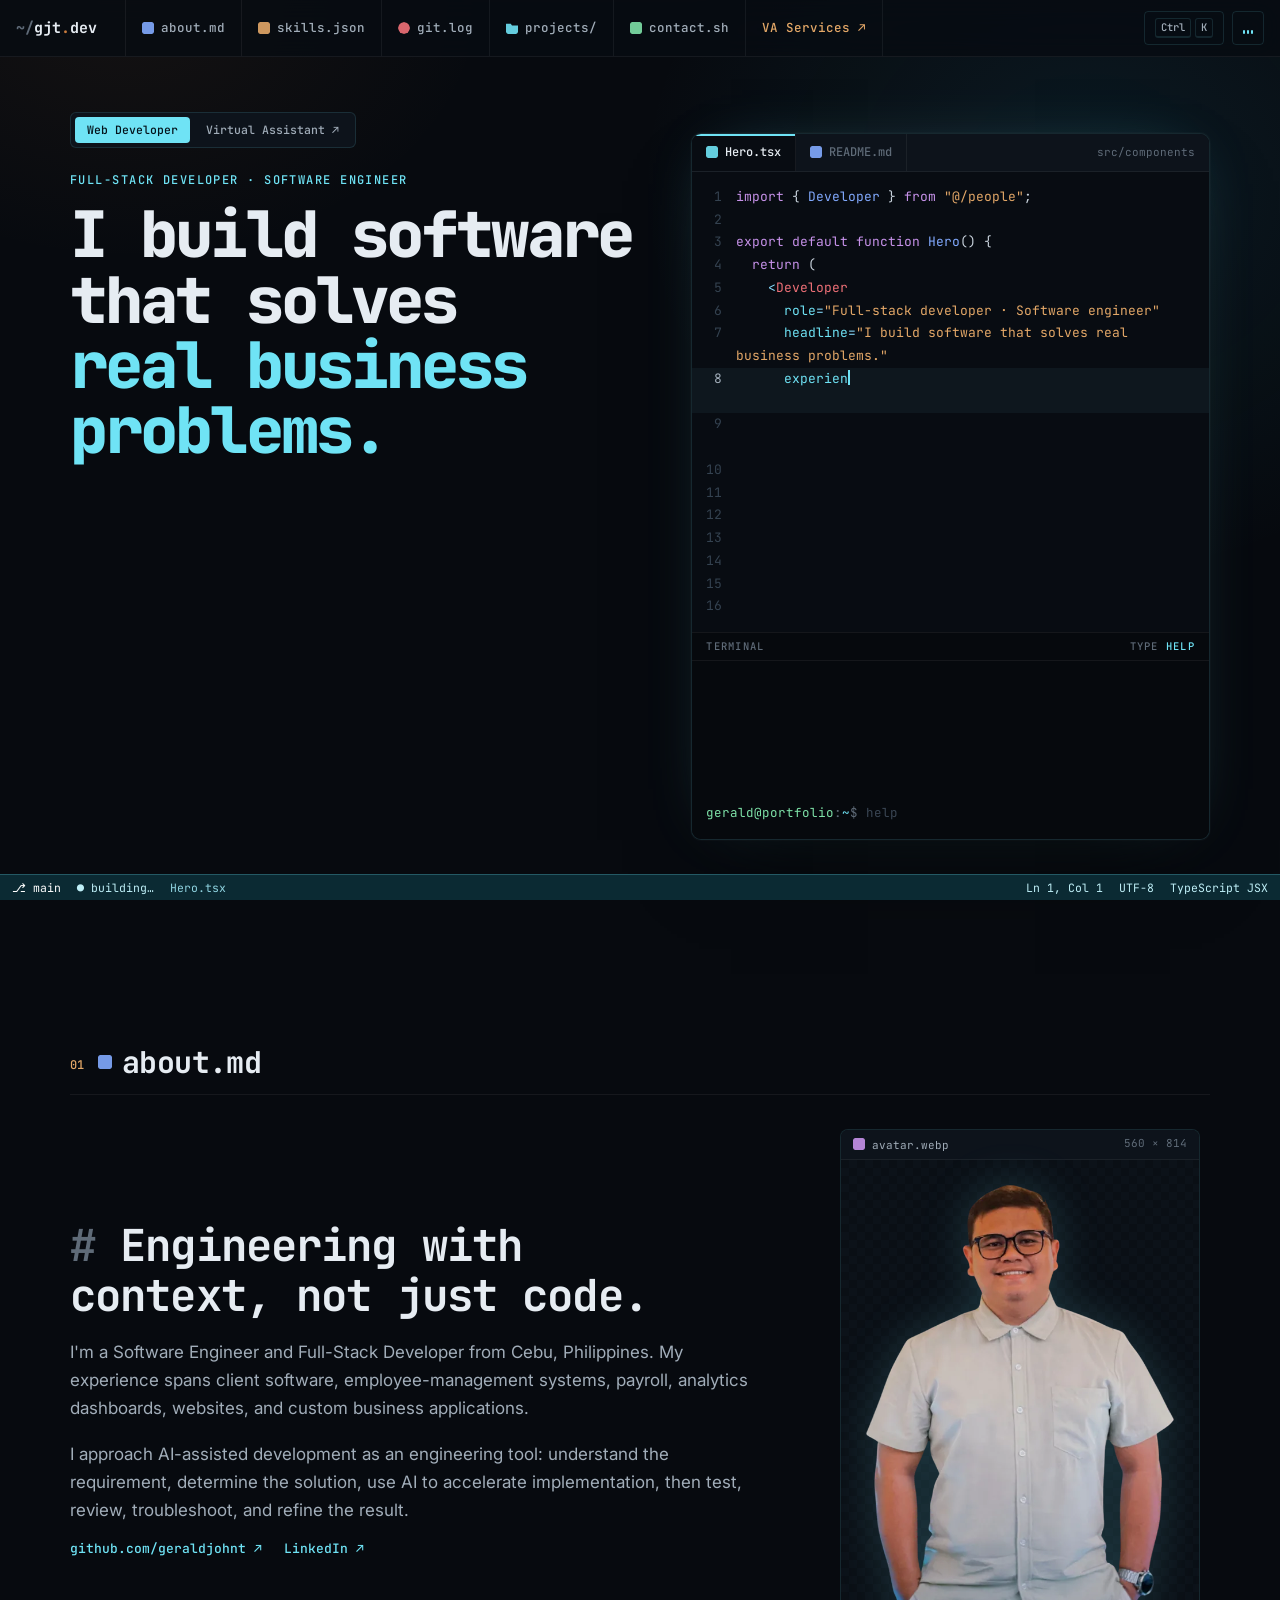
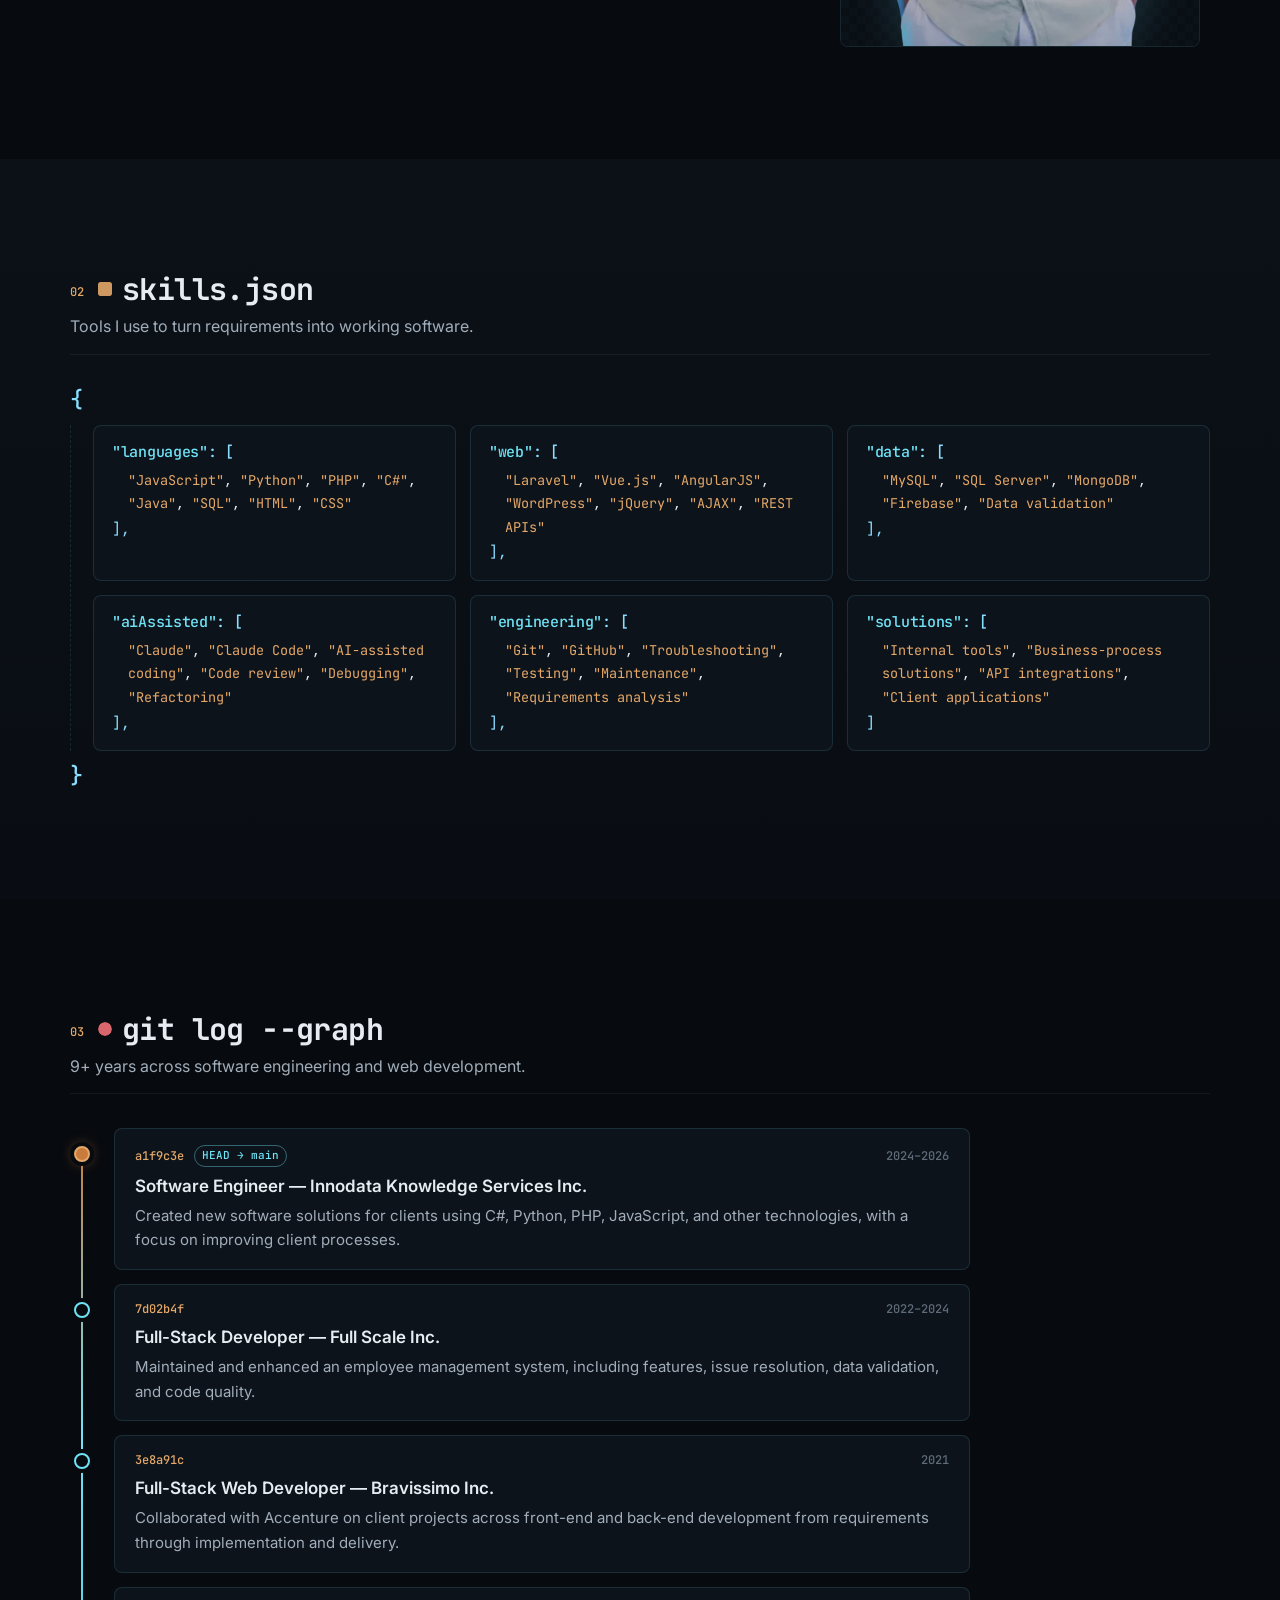
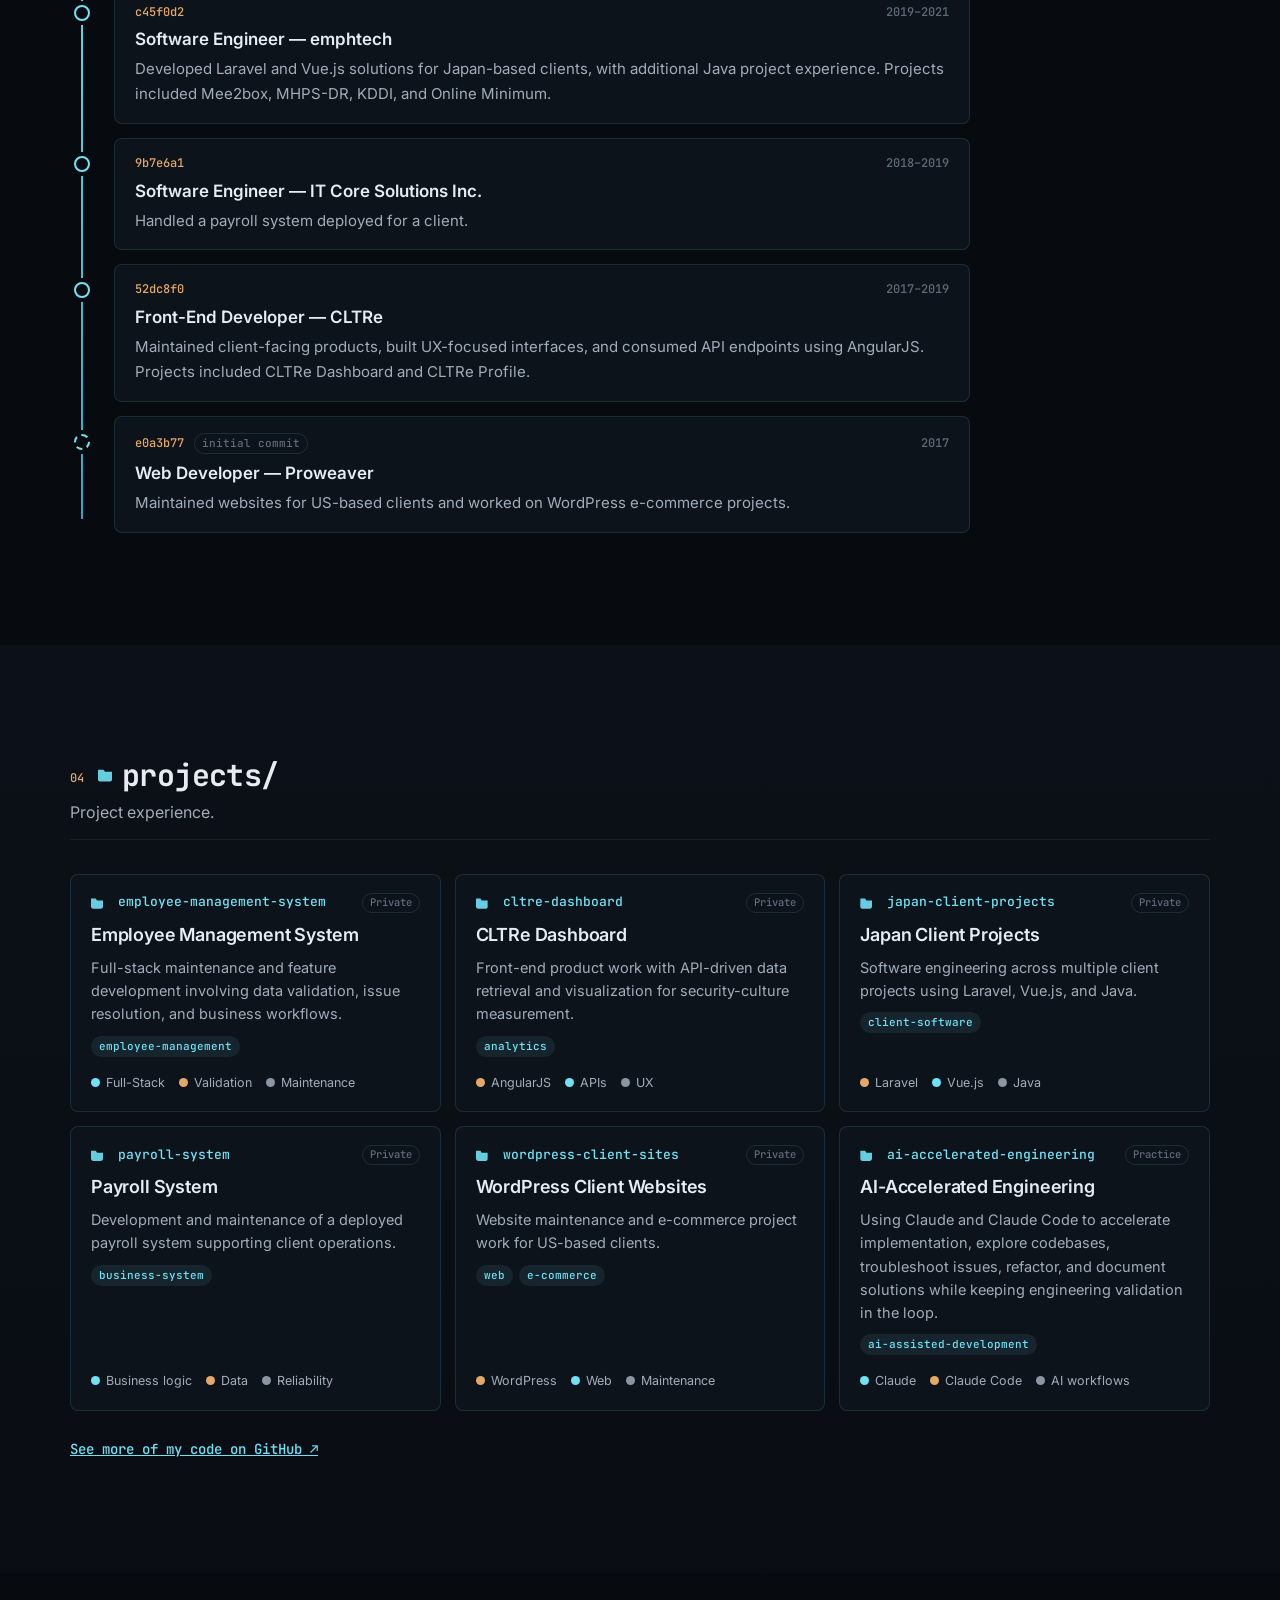
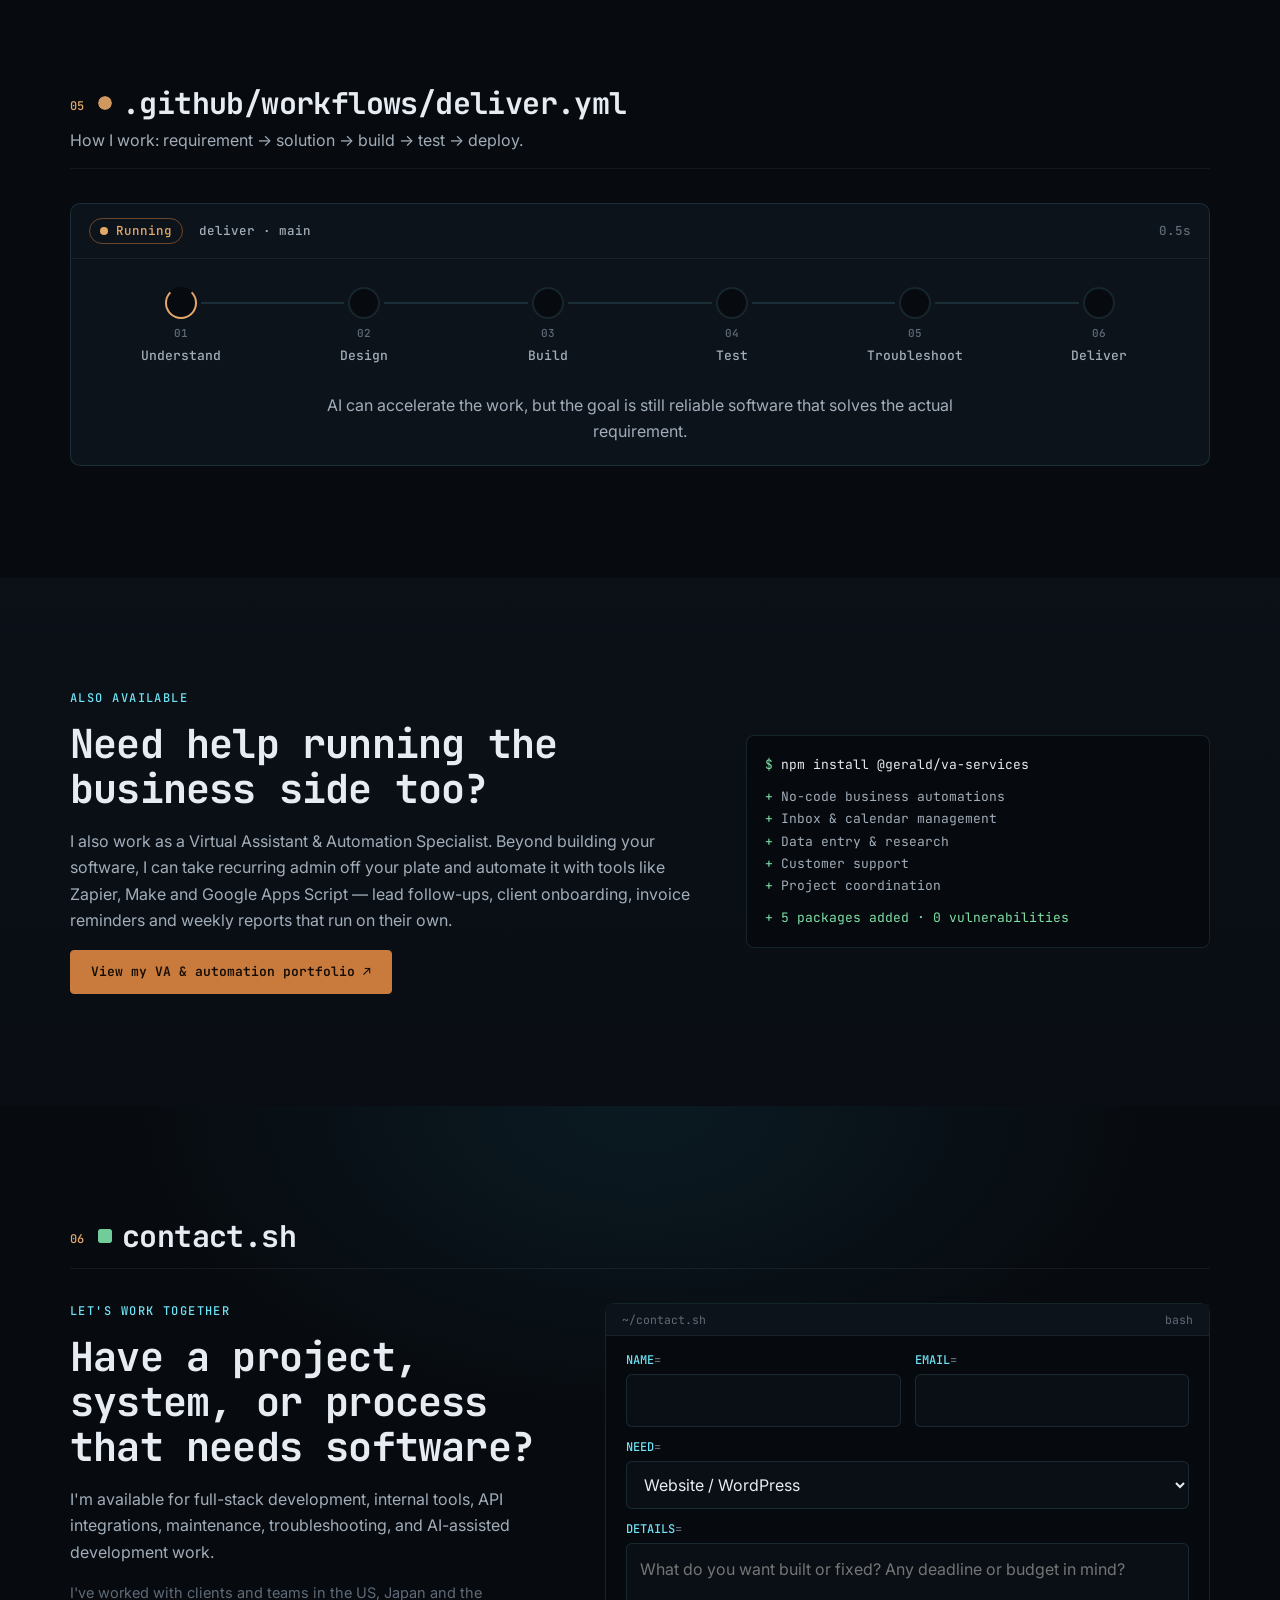
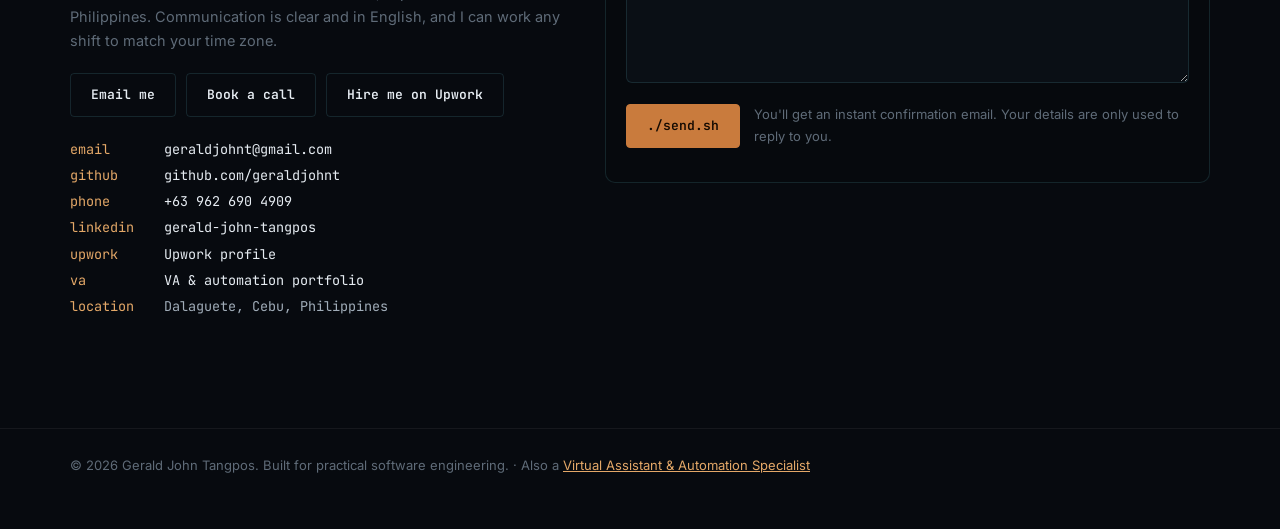
==== version2.html @ 37479662 "Add version2.html: editor-style page that compiles itself A redesign that lives next to index.html f" ====
<!DOCTYPE html>
<html lang="en">
<head>
<meta charset="utf-8">
<meta name="viewport" content="width=device-width, initial-scale=1, viewport-fit=cover">
<title>Gerald John Tangpos — Full-Stack Developer</title>
<meta name="description" content="Portfolio of Gerald John Tangpos, Full-Stack Developer and Software Engineer: web applications, internal tools, API integrations and AI-assisted development.">
<meta name="theme-color" content="#070A0F">
<link rel="preconnect" href="https://fonts.googleapis.com">
<link rel="preconnect" href="https://fonts.gstatic.com" crossorigin>
<link rel="stylesheet" href="https://fonts.googleapis.com/css2?family=Inter:wght@400;500;600;700&family=JetBrains+Mono:wght@400;500;700;800&display=swap">
<link rel="stylesheet" href="v2/dev.css">
<script>document.documentElement.classList.add('js');</script>
</head>
<body>
<a class="skip" href="#main">Skip to content</a>
<div class="gutter" id="gutter" aria-hidden="true"></div>

<header class="bar" id="bar">
  <div class="bar-inner">
    <a class="brand" href="#top"><span class="prompt">~/</span>gjt<span class="dot">.</span>dev</a>
    <nav id="nav-menu" class="tabs" aria-label="Main">
      <a href="#about" data-tab="about"><i class="ft md"></i>about.md</a>
      <a href="#skills" data-tab="skills"><i class="ft js"></i>skills.json</a>
      <a href="#experience" data-tab="experience"><i class="ft git"></i>git.log</a>
      <a href="#projects" data-tab="projects"><i class="ft dir"></i>projects/</a>
      <a href="#contact" data-tab="contact"><i class="ft sh"></i>contact.sh</a>
      <a href="https://geraldjohnt.github.io/va-portfolio/" class="ext">VA Services &#8599;</a>
    </nav>
    <div class="bar-right">
      <button type="button" class="kbtn" id="palette-btn" aria-label="Open command palette"><kbd>Ctrl</kbd><kbd>K</kbd></button>
      <button type="button" class="kbtn snd" id="sound-btn" aria-pressed="true" title="Typing sounds"><span class="sound-ico" aria-hidden="true"><i></i><i></i><i></i></span><span class="sr">Sound</span></button>
      <button class="nav-toggle" type="button" aria-expanded="false" aria-controls="nav-menu" aria-label="Open menu"><span></span><span></span><span></span></button>
    </div>
  </div>
</header>

<main id="main">

<section class="hero" id="top">
  <div class="wrap hero-grid">
    <div class="hero-out">
      <div class="switch" role="navigation" aria-label="Switch portfolio" data-line="1">
        <a aria-current="page">Web Developer</a>
        <a href="https://geraldjohnt.github.io/va-portfolio/">Virtual Assistant &#8599;</a>
      </div>
      <p class="eyebrow" data-line="6">Full-stack developer · Software engineer</p>
      <h1 data-line="7">I build software that solves <span>real business problems.</span></h1>
      <p class="lead" data-line="8">9+ years of experience building and maintaining web applications, internal tools, client platforms, APIs, and business-process solutions — with AI-assisted development using Claude and Claude Code.</p>
      <ul class="chips" data-line="10" aria-label="Main stack"><li>JavaScript</li><li>Python</li><li>PHP</li><li>Laravel</li><li>Vue</li><li class="ai">Claude</li><li class="ai">Claude Code</li></ul>
      <div class="actions" data-line="12">
        <a class="btn" href="#projects">View projects</a>
        <a class="btn ghost" href="#contact">Contact me</a>
      </div>
      <ul class="badges" data-line="11" aria-label="Working with me"><li>International clients welcome</li><li>Any shift or time zone</li><li>Clear English communication</li></ul>
      <div class="mini" data-line="13">
        <div><strong>9+</strong><span>years experience</span></div>
        <div><strong>7</strong><span>companies / teams</span></div>
        <div><strong>Full-stack</strong><span>frontend + backend</span></div>
      </div>
    </div>

    <div class="ide" aria-label="Code editor showing the hero component">
      <div class="ide-top"><span class="ide-tab on"><i class="ft tsx"></i>Hero.tsx</span><span class="ide-tab"><i class="ft md"></i>README.md</span><span class="ide-path">src/components</span></div>
      <pre class="code" id="code" aria-hidden="true"></pre>
      <noscript><pre class="code">export default function Hero() { /* … */ }</pre></noscript>
      <div class="term" id="term">
        <div class="term-top"><span>Terminal</span><span class="term-hint">type <b>help</b></span></div>
        <div class="term-out" id="term-out" role="log" aria-live="polite"></div>
        <form class="term-in" id="term-form" autocomplete="off">
          <label for="term-input"><span class="ps">gerald@portfolio</span>:<span class="cwd">~</span>$</label>
          <input id="term-input" type="text" spellcheck="false" autocapitalize="off" placeholder="help" aria-label="Terminal command">
        </form>
      </div>
    </div>
  </div>
</section>

<section id="about" class="sec">
  <div class="wrap about">
    <div class="file-head" data-compile><span class="ln">01</span><h2 class="fname"><i class="ft md"></i>about.md</h2></div>
    <div class="about-grid">
      <div class="about-copy">
        <h2 data-compile><span class="h-hash">#</span> Engineering with context, not just code.</h2>
        <p data-compile>I'm a Software Engineer and Full-Stack Developer from Cebu, Philippines. My experience spans client software, employee-management systems, payroll, analytics dashboards, websites, and custom business applications.</p>
        <p data-compile>I approach AI-assisted development as an engineering tool: understand the requirement, determine the solution, use AI to accelerate implementation, then test, review, troubleshoot, and refine the result.</p>
        <div class="profile-links" data-compile><a href="https://github.com/geraldjohnt" target="_blank" rel="noopener">github.com/geraldjohnt &#8599;</a><a href="https://www.linkedin.com/in/gerald-john-tangpos-810341109/" target="_blank" rel="noopener">LinkedIn &#8599;</a></div>
      </div>
      <figure class="avatar" data-compile>
        <div class="img-top"><span><i class="ft img"></i>avatar.webp</span><span>560 × 814</span></div>
        <div class="img-body"><img src="v2/gerald-cutout.webp" alt="Gerald John Tangpos" width="560" height="814" loading="lazy"></div>
      </figure>
    </div>
  </div>
</section>

<section id="skills" class="sec alt">
  <div class="wrap">
    <div class="file-head" data-compile><span class="ln">02</span><h2 class="fname"><i class="ft js"></i>skills.json</h2><p class="fdesc">Tools I use to turn requirements into working software.</p></div>
    <div class="json" data-compile><span class="p">{</span></div>
    <div class="skill-grid">
      <article data-compile><h3><span class="k">"languages"</span><span class="p">: [</span></h3><p><span class="s">"JavaScript"</span>, <span class="s">"Python"</span>, <span class="s">"PHP"</span>, <span class="s">"C#"</span>, <span class="s">"Java"</span>, <span class="s">"SQL"</span>, <span class="s">"HTML"</span>, <span class="s">"CSS"</span></p><span class="p">],</span></article>
      <article data-compile><h3><span class="k">"web"</span><span class="p">: [</span></h3><p><span class="s">"Laravel"</span>, <span class="s">"Vue.js"</span>, <span class="s">"AngularJS"</span>, <span class="s">"WordPress"</span>, <span class="s">"jQuery"</span>, <span class="s">"AJAX"</span>, <span class="s">"REST APIs"</span></p><span class="p">],</span></article>
      <article data-compile><h3><span class="k">"data"</span><span class="p">: [</span></h3><p><span class="s">"MySQL"</span>, <span class="s">"SQL Server"</span>, <span class="s">"MongoDB"</span>, <span class="s">"Firebase"</span>, <span class="s">"Data validation"</span></p><span class="p">],</span></article>
      <article data-compile><h3><span class="k">"aiAssisted"</span><span class="p">: [</span></h3><p><span class="s">"Claude"</span>, <span class="s">"Claude Code"</span>, <span class="s">"AI-assisted coding"</span>, <span class="s">"Code review"</span>, <span class="s">"Debugging"</span>, <span class="s">"Refactoring"</span></p><span class="p">],</span></article>
      <article data-compile><h3><span class="k">"engineering"</span><span class="p">: [</span></h3><p><span class="s">"Git"</span>, <span class="s">"GitHub"</span>, <span class="s">"Troubleshooting"</span>, <span class="s">"Testing"</span>, <span class="s">"Maintenance"</span>, <span class="s">"Requirements analysis"</span></p><span class="p">],</span></article>
      <article data-compile><h3><span class="k">"solutions"</span><span class="p">: [</span></h3><p><span class="s">"Internal tools"</span>, <span class="s">"Business-process solutions"</span>, <span class="s">"API integrations"</span>, <span class="s">"Client applications"</span></p><span class="p">]</span></article>
    </div>
    <div class="json" data-compile><span class="p">}</span></div>
  </div>
</section>

<section id="experience" class="sec">
  <div class="wrap">
    <div class="file-head" data-compile><span class="ln">03</span><h2 class="fname"><i class="ft git"></i>git log --graph</h2><p class="fdesc">9+ years across software engineering and web development.</p></div>
    <ol class="gitlog">
      <li data-compile><span class="node head"></span><div class="commit"><p class="meta"><span class="hash">a1f9c3e</span><span class="ref">HEAD → main</span><span class="date">2024–2026</span></p><h3>Software Engineer — Innodata Knowledge Services Inc.</h3><p>Created new software solutions for clients using C#, Python, PHP, JavaScript, and other technologies, with a focus on improving client processes.</p></div></li>
      <li data-compile><span class="node"></span><div class="commit"><p class="meta"><span class="hash">7d02b4f</span><span class="date">2022–2024</span></p><h3>Full-Stack Developer — Full Scale Inc.</h3><p>Maintained and enhanced an employee management system, including features, issue resolution, data validation, and code quality.</p></div></li>
      <li data-compile><span class="node"></span><div class="commit"><p class="meta"><span class="hash">3e8a91c</span><span class="date">2021</span></p><h3>Full-Stack Web Developer — Bravissimo Inc.</h3><p>Collaborated with Accenture on client projects across front-end and back-end development from requirements through implementation and delivery.</p></div></li>
      <li data-compile><span class="node"></span><div class="commit"><p class="meta"><span class="hash">c45f0d2</span><span class="date">2019–2021</span></p><h3>Software Engineer — emphtech</h3><p>Developed Laravel and Vue.js solutions for Japan-based clients, with additional Java project experience. Projects included Mee2box, MHPS-DR, KDDI, and Online Minimum.</p></div></li>
      <li data-compile><span class="node"></span><div class="commit"><p class="meta"><span class="hash">9b7e6a1</span><span class="date">2018–2019</span></p><h3>Software Engineer — IT Core Solutions Inc.</h3><p>Handled a payroll system deployed for a client.</p></div></li>
      <li data-compile><span class="node"></span><div class="commit"><p class="meta"><span class="hash">52dc8f0</span><span class="date">2017–2019</span></p><h3>Front-End Developer — CLTRe</h3><p>Maintained client-facing products, built UX-focused interfaces, and consumed API endpoints using AngularJS. Projects included CLTRe Dashboard and CLTRe Profile.</p></div></li>
      <li data-compile><span class="node root"></span><div class="commit"><p class="meta"><span class="hash">e0a3b77</span><span class="ref init">initial commit</span><span class="date">2017</span></p><h3>Web Developer — Proweaver</h3><p>Maintained websites for US-based clients and worked on WordPress e-commerce projects.</p></div></li>
    </ol>
  </div>
</section>

<section id="projects" class="sec alt">
  <div class="wrap">
    <div class="file-head" data-compile><span class="ln">04</span><h2 class="fname"><i class="ft dir"></i>projects/</h2><p class="fdesc">Project experience.</p></div>
    <div class="repo-grid">
      <article class="repo" data-compile><p class="r-top"><i class="ft dir"></i><span class="r-name">employee-management-system</span><span class="vis">Private</span></p><h3>Employee Management System</h3><p>Full-stack maintenance and feature development involving data validation, issue resolution, and business workflows.</p><p class="r-meta"><span class="topic">employee-management</span></p><ul class="langs"><li><i style="--c:#6FE3F5"></i>Full-Stack</li><li><i style="--c:#E4A868"></i>Validation</li><li><i style="--c:#8A96A3"></i>Maintenance</li></ul></article>
      <article class="repo" data-compile><p class="r-top"><i class="ft dir"></i><span class="r-name">cltre-dashboard</span><span class="vis">Private</span></p><h3>CLTRe Dashboard</h3><p>Front-end product work with API-driven data retrieval and visualization for security-culture measurement.</p><p class="r-meta"><span class="topic">analytics</span></p><ul class="langs"><li><i style="--c:#E4A868"></i>AngularJS</li><li><i style="--c:#6FE3F5"></i>APIs</li><li><i style="--c:#8A96A3"></i>UX</li></ul></article>
      <article class="repo" data-compile><p class="r-top"><i class="ft dir"></i><span class="r-name">japan-client-projects</span><span class="vis">Private</span></p><h3>Japan Client Projects</h3><p>Software engineering across multiple client projects using Laravel, Vue.js, and Java.</p><p class="r-meta"><span class="topic">client-software</span></p><ul class="langs"><li><i style="--c:#E4A868"></i>Laravel</li><li><i style="--c:#6FE3F5"></i>Vue.js</li><li><i style="--c:#8A96A3"></i>Java</li></ul></article>
      <article class="repo" data-compile><p class="r-top"><i class="ft dir"></i><span class="r-name">payroll-system</span><span class="vis">Private</span></p><h3>Payroll System</h3><p>Development and maintenance of a deployed payroll system supporting client operations.</p><p class="r-meta"><span class="topic">business-system</span></p><ul class="langs"><li><i style="--c:#6FE3F5"></i>Business logic</li><li><i style="--c:#E4A868"></i>Data</li><li><i style="--c:#8A96A3"></i>Reliability</li></ul></article>
      <article class="repo" data-compile><p class="r-top"><i class="ft dir"></i><span class="r-name">wordpress-client-sites</span><span class="vis">Private</span></p><h3>WordPress Client Websites</h3><p>Website maintenance and e-commerce project work for US-based clients.</p><p class="r-meta"><span class="topic">web</span><span class="topic">e-commerce</span></p><ul class="langs"><li><i style="--c:#E4A868"></i>WordPress</li><li><i style="--c:#6FE3F5"></i>Web</li><li><i style="--c:#8A96A3"></i>Maintenance</li></ul></article>
      <article class="repo" data-compile><p class="r-top"><i class="ft dir"></i><span class="r-name">ai-accelerated-engineering</span><span class="vis">Practice</span></p><h3>AI-Accelerated Engineering</h3><p>Using Claude and Claude Code to accelerate implementation, explore codebases, troubleshoot issues, refactor, and document solutions while keeping engineering validation in the loop.</p><p class="r-meta"><span class="topic">ai-assisted-development</span></p><ul class="langs"><li><i style="--c:#6FE3F5"></i>Claude</li><li><i style="--c:#E4A868"></i>Claude Code</li><li><i style="--c:#8A96A3"></i>AI workflows</li></ul></article>
    </div>
    <p class="more" data-compile><a href="https://github.com/geraldjohnt" target="_blank" rel="noopener">See more of my code on GitHub &#8599;</a></p>
  </div>
</section>

<section id="workflow" class="sec">
  <div class="wrap">
    <div class="file-head" data-compile><span class="ln">05</span><h2 class="fname"><i class="ft ci"></i>.github/workflows/deliver.yml</h2><p class="fdesc">How I work: requirement → solution → build → test → deploy.</p></div>
    <div class="pipeline" id="pipeline" data-compile>
      <div class="pl-top"><span class="pl-status" id="pl-status"><i></i><b>Queued</b></span><span class="pl-name">deliver · main</span><span class="pl-time" id="pl-time">0.0s</span></div>
      <ol class="stages">
        <li><span class="st-ico"></span><span class="st-n">01</span>Understand</li>
        <li><span class="st-ico"></span><span class="st-n">02</span>Design</li>
        <li><span class="st-ico"></span><span class="st-n">03</span>Build</li>
        <li><span class="st-ico"></span><span class="st-n">04</span>Test</li>
        <li><span class="st-ico"></span><span class="st-n">05</span>Troubleshoot</li>
        <li><span class="st-ico"></span><span class="st-n">06</span>Deliver</li>
      </ol>
      <p class="pl-note">AI can accelerate the work, but the goal is still reliable software that solves the actual requirement.</p>
    </div>
  </div>
</section>

<section id="business-support" class="sec alt">
  <div class="wrap va" data-compile>
    <div>
      <p class="eyebrow">Also available</p>
      <h2>Need help running the business side too?</h2>
      <p>I also work as a Virtual Assistant &amp; Automation Specialist. Beyond building your software, I can take recurring admin off your plate and automate it with tools like Zapier, Make and Google Apps Script — lead follow-ups, client onboarding, invoice reminders and weekly reports that run on their own.</p>
      <a class="btn" href="https://geraldjohnt.github.io/va-portfolio/">View my VA &amp; automation portfolio &#8599;</a>
    </div>
    <div class="install">
      <p class="cmd"><span class="ps">$</span> npm install @gerald/va-services</p>
      <ul>
        <li>No-code business automations</li>
        <li>Inbox &amp; calendar management</li>
        <li>Data entry &amp; research</li>
        <li>Customer support</li>
        <li>Project coordination</li>
      </ul>
      <p class="ok">+ 5 packages added · 0 vulnerabilities</p>
    </div>
  </div>
</section>

<section id="contact" class="sec contact">
  <div class="wrap">
    <div class="file-head" data-compile><span class="ln">06</span><h2 class="fname"><i class="ft sh"></i>contact.sh</h2></div>
    <div class="contact-grid">
      <div class="contact-copy">
        <p class="eyebrow" data-compile>Let's work together</p>
        <h2 data-compile>Have a project, system, or process that needs software?</h2>
        <p data-compile>I'm available for full-stack development, internal tools, API integrations, maintenance, troubleshooting, and AI-assisted development work.</p>
        <p class="note" data-compile>I've worked with clients and teams in the US, Japan and the Philippines. Communication is clear and in English, and I can work any shift to match your time zone.</p>
        <div class="actions" data-compile><a class="btn ghost" href="mailto:geraldjohnt@gmail.com?subject=Project%20enquiry">Email me</a><a class="btn ghost" href="mailto:geraldjohnt@gmail.com?subject=Project%20call%20request&amp;body=Hi%20Gerald%2C%0A%0AI%27d%20like%20to%20book%20a%20short%20call%20about%20a%20project.%0A%0AWhat%20I%20need%20built%3A%20%0AMy%20timezone%3A%20%0ATimes%20that%20work%20for%20me%3A%20%0A">Book a call</a><a class="btn ghost" href="https://www.upwork.com/freelancers/~011ad574500f310d02" target="_blank" rel="noopener">Hire me on Upwork</a></div>
        <ul class="links" data-compile>
          <li><span>email</span><a href="mailto:geraldjohnt@gmail.com">geraldjohnt@gmail.com</a></li>
          <li><span>github</span><a href="https://github.com/geraldjohnt" target="_blank" rel="noopener">github.com/geraldjohnt</a></li>
          <li><span>phone</span><a href="tel:+639626904909">+63 962 690 4909</a></li>
          <li><span>linkedin</span><a href="https://www.linkedin.com/in/gerald-john-tangpos-810341109/" target="_blank" rel="noopener">gerald-john-tangpos</a></li>
          <li><span>upwork</span><a href="https://www.upwork.com/freelancers/~011ad574500f310d02" target="_blank" rel="noopener">Upwork profile</a></li>
          <li><span>va</span><a href="https://geraldjohnt.github.io/va-portfolio/">VA &amp; automation portfolio</a></li>
          <li><span>location</span>Dalaguete, Cebu, Philippines</li>
        </ul>
      </div>
      <form class="contact-form" id="contact-form" data-endpoint="https://script.google.com/macros/s/AKfycbxHk-h4SQ6ZB-GV5NGepYZzMXKfwT2meGYlSBVWfr6hbH8Pa3ydvC6iAsIAO9cohR_k/exec" data-email="geraldjohnt@gmail.com" novalidate data-compile>
        <p class="form-top"><span>~/contact.sh</span><span>bash</span></p>
        <input type="hidden" name="source" value="dev">
        <div class="hp" aria-hidden="true"><label for="cf-website">Leave this empty</label><input type="text" id="cf-website" name="website" tabindex="-1" autocomplete="off"></div>
        <div><label for="cf-name"><span class="v">NAME</span>=</label><input type="text" id="cf-name" name="name" required maxlength="100" autocomplete="name"></div>
        <div><label for="cf-email"><span class="v">EMAIL</span>=</label><input type="email" id="cf-email" name="email" required maxlength="200" autocomplete="email"></div>
        <div class="full"><label for="cf-service"><span class="v">NEED</span>=</label>
          <select id="cf-service" name="service">
            <option>Website / WordPress</option>
            <option>Web application or client portal</option>
            <option>Internal tool or dashboard</option>
            <option>API integration or automation</option>
            <option>Maintenance &amp; bug fixes</option>
            <option>AI-assisted development</option>
            <option>Something else</option>
          </select>
        </div>
        <div class="full"><label for="cf-message"><span class="v">DETAILS</span>=</label><textarea id="cf-message" name="message" required minlength="5" maxlength="5000" placeholder="What do you want built or fixed? Any deadline or budget in mind?"></textarea></div>
        <div class="full form-foot">
          <button type="submit" class="btn">./send.sh</button>
          <p class="form-privacy">You'll get an instant confirmation email. Your details are only used to reply to you.</p>
        </div>
        <p class="form-status full" role="status" aria-live="polite"></p>
      </form>
    </div>
  </div>
</section>
</main>

<footer class="foot"><div class="wrap">© <span id="year">2026</span> Gerald John Tangpos. Built for practical software engineering. · Also a <a href="https://geraldjohnt.github.io/va-portfolio/">Virtual Assistant &amp; Automation Specialist</a></div></footer>

<div class="statusbar" aria-hidden="true">
  <span class="sb-branch">⎇ main</span>
  <span class="sb-ok" id="sb-build">● building…</span>
  <span class="sb-file" id="sb-file">Hero.tsx</span>
  <span class="sb-spacer"></span>
  <span id="sb-ln">Ln 1, Col 1</span>
  <span class="sb-hide">UTF-8</span>
  <span class="sb-hide">TypeScript JSX</span>
</div>

<div class="palette" id="palette" role="dialog" aria-modal="true" aria-label="Command palette" hidden>
  <div class="pal-box">
    <input id="pal-input" type="text" placeholder="Go to section or run a command…" aria-label="Search commands" autocomplete="off" spellcheck="false">
    <ul id="pal-list" role="listbox"></ul>
  </div>
</div>

<script src="contact-form.js"></script>
<script src="v2/dev.js"></script>
</body>
</html>
---- v2/dev.css ----
/* Version 2 — "The page compiles itself". Editor chrome around real content.
   Arc blue for syntax and focus, copper for actions; mono headings, Inter body. */
:root{
  color-scheme: dark;
  --bg:#070A0F; --bg-2:#0A0F15; --panel:#0D131B; --panel-2:#111925; --editor:#080C12;
  --ink:#E6ECF2; --ink-soft:#A1ADB9; --ink-dim:#5F6B78;
  --line:rgba(127,233,250,.12); --line-2:rgba(255,255,255,.06);
  --arc:#6FE3F5; --arc-2:#2BA8C9; --arc-a:rgba(111,227,245,.08);
  --copper:#C97B3D; --copper-l:#E4A868;
  --str:#E4A868; --key:#6FE3F5; --kw:#C792EA; --fn:#82AAFF; --com:#5F6B78; --tag:#F07178; --num:#F78C6C; --ok:#7EE2A8;
  --f-body:"Inter",system-ui,-apple-system,"Segoe UI",Roboto,sans-serif;
  --f-mono:"JetBrains Mono",ui-monospace,SFMono-Regular,Menlo,Consolas,monospace;
  --bar-h:56px; --sb-h:26px; --wrap:1180px;
  --ease:cubic-bezier(.16,1,.3,1);
}
*,*::before,*::after{box-sizing:border-box}
html{background:var(--bg);scroll-behavior:smooth;overflow-x:clip;-webkit-text-size-adjust:100%}
body{margin:0;background:var(--bg);color:var(--ink);font:400 16px/1.65 var(--f-body);overflow-x:clip;-webkit-font-smoothing:antialiased;
  padding-bottom:calc(var(--sb-h) + env(safe-area-inset-bottom,0px))}
img{max-width:100%;height:auto;display:block}
a{color:var(--arc)}
h1,h2,h3{margin:0;font-family:var(--f-mono);font-weight:700;letter-spacing:-.02em;line-height:1.12;text-wrap:balance}
p{margin:0}
ul,ol{margin:0;padding:0;list-style:none}
:focus-visible{outline:2px solid var(--arc);outline-offset:3px}
.wrap{max-width:var(--wrap);margin:0 auto;padding-left:max(20px,env(safe-area-inset-left,0px));padding-right:max(20px,env(safe-area-inset-right,0px))}
.skip{position:absolute;left:-999px;top:8px;z-index:100;background:var(--arc);color:#04121A;padding:8px 14px}
.skip:focus{left:12px}
.sr{position:absolute;width:1px;height:1px;overflow:hidden;clip:rect(0 0 0 0)}
section[id]{scroll-margin-top:calc(var(--bar-h) + 16px)}

/* line-number gutter (desktop) */
.gutter{position:absolute;left:0;top:0;width:44px;z-index:0;pointer-events:none;font:400 11px/24px var(--f-mono);color:#28323D;text-align:right;padding-right:10px;
  border-right:1px solid var(--line-2);white-space:pre;overflow:hidden;user-select:none}
@media (max-width:1320px){.gutter{display:none}}

/* file-type glyphs */
.ft{display:inline-block;width:12px;height:12px;margin-right:7px;vertical-align:-1px;border-radius:2px;background:var(--c,var(--arc));opacity:.9;
  -webkit-mask:linear-gradient(#000 0 0);mask:linear-gradient(#000 0 0)}
.ft.md{--c:#82AAFF}.ft.js{--c:#E4A868}.ft.git{--c:#F07178;border-radius:50%}.ft.dir{--c:#6FE3F5;clip-path:polygon(0 15%,40% 15%,50% 30%,100% 30%,100% 100%,0 100%)}
.ft.sh{--c:#7EE2A8}.ft.tsx{--c:#6FE3F5}.ft.img{--c:#C792EA}.ft.ci{--c:#E4A868;border-radius:50%}

/* ---------- top bar ---------- */
.bar{position:fixed;top:0;left:0;right:0;z-index:50;padding-top:env(safe-area-inset-top,0px);background:rgba(8,12,18,.86);
  backdrop-filter:blur(14px) saturate(140%);-webkit-backdrop-filter:blur(14px) saturate(140%);border-bottom:1px solid var(--line-2)}
.bar-inner{height:var(--bar-h);display:flex;align-items:stretch;gap:16px;padding-left:max(16px,env(safe-area-inset-left,0px));padding-right:max(16px,env(safe-area-inset-right,0px))}
.brand{display:flex;align-items:center;font:700 15px/1 var(--f-mono);color:var(--ink);text-decoration:none;white-space:nowrap}
.brand .prompt{color:var(--ink-dim)}.brand .dot{color:var(--copper)}
.tabs{display:flex;align-items:stretch;margin-left:12px;min-width:0;overflow-x:auto;scrollbar-width:none}
.tabs::-webkit-scrollbar{display:none}
.tabs a{display:flex;align-items:center;padding:0 16px;font:500 12.5px/1 var(--f-mono);color:var(--ink-soft);text-decoration:none;border-right:1px solid var(--line-2);position:relative;white-space:nowrap;transition:color .2s,background .2s}
.tabs a:first-child{border-left:1px solid var(--line-2)}
.tabs a:hover{color:var(--ink);background:rgba(255,255,255,.02)}
.tabs a.on{color:var(--ink);background:var(--editor)}
.tabs a.on::before{content:"";position:absolute;left:0;right:0;top:0;height:2px;background:var(--arc)}
.tabs a.ext{color:var(--copper-l)}
.bar-right{margin-left:auto;display:flex;align-items:center;gap:8px}
.kbtn{display:inline-flex;align-items:center;gap:4px;height:34px;padding:0 10px;background:transparent;border:1px solid var(--line);border-radius:4px;color:var(--ink-soft);cursor:pointer;font:500 11px/1 var(--f-mono)}
.kbtn:hover{border-color:var(--arc);color:var(--ink)}
kbd{font:500 10.5px/1 var(--f-mono);padding:3px 5px;border:1px solid var(--line);border-bottom-width:2px;border-radius:3px;color:var(--ink-soft)}
.sound-ico{display:inline-flex;align-items:flex-end;gap:2px;height:12px}
.sound-ico i{width:2px;height:4px;background:var(--arc);border-radius:1px}
.snd[aria-pressed="true"] .sound-ico i{animation:eq 1s ease-in-out infinite}
.sound-ico i:nth-child(2){animation-delay:-.3s!important}.sound-ico i:nth-child(3){animation-delay:-.6s!important}
.snd[aria-pressed="false"] .sound-ico i{background:var(--ink-dim)}
@keyframes eq{0%,100%{height:3px}50%{height:12px}}
.nav-toggle{display:none;width:40px;height:40px;align-self:center;background:transparent;border:1px solid var(--line);border-radius:4px;cursor:pointer;flex-direction:column;justify-content:center;align-items:center;gap:5px}
.nav-toggle span{width:18px;height:2px;background:var(--ink);transition:transform .3s var(--ease),opacity .2s}
.bar.open .nav-toggle span:nth-child(1){transform:translateY(7px) rotate(45deg)}
.bar.open .nav-toggle span:nth-child(2){opacity:0}
.bar.open .nav-toggle span:nth-child(3){transform:translateY(-7px) rotate(-45deg)}

/* ---------- buttons ---------- */
.btn{display:inline-flex;align-items:center;justify-content:center;min-height:44px;padding:11px 20px;border-radius:4px;border:1px solid var(--copper);background:var(--copper);color:#150B02;
  font:600 13px/1 var(--f-mono);text-decoration:none;cursor:pointer;transition:background .2s,border-color .2s,box-shadow .2s,transform .2s var(--ease)}
.btn:hover{background:var(--copper-l);border-color:var(--copper-l);box-shadow:0 0 0 4px rgba(201,123,61,.18)}
.btn:active{transform:translateY(1px)}
.btn.ghost{background:transparent;color:var(--ink);border-color:var(--line)}
.btn.ghost:hover{border-color:var(--arc);color:var(--arc);box-shadow:0 0 0 4px var(--arc-a)}

/* ---------- hero ---------- */
.hero{padding-top:calc(var(--bar-h) + env(safe-area-inset-top,0px) + 56px);padding-bottom:72px;position:relative;
  background:radial-gradient(ellipse 50% 60% at 85% 20%,rgba(43,168,201,.10),transparent 70%),radial-gradient(ellipse 40% 40% at 10% 0%,rgba(201,123,61,.07),transparent 70%)}
.hero-grid{display:grid;grid-template-columns:minmax(0,1.05fr) minmax(0,.95fr);gap:48px;align-items:center}
.hero-out{min-width:0}
.switch{display:inline-flex;gap:4px;padding:4px;margin-bottom:24px;border:1px solid var(--line);border-radius:6px;background:var(--panel)}
.switch a{padding:7px 12px;border-radius:4px;font:500 11.5px/1 var(--f-mono);color:var(--ink-soft);text-decoration:none}
.switch a[aria-current]{background:var(--arc);color:#04121A}
.switch a:not([aria-current]):hover{color:var(--ink)}
.eyebrow{font:500 12px/1.4 var(--f-mono);letter-spacing:.12em;text-transform:uppercase;color:var(--arc)}
.hero h1{font-size:clamp(36px,5.2vw,64px);font-weight:800;letter-spacing:-.045em;line-height:1.02;margin:14px 0 22px}
.hero h1 span{color:var(--arc)}
.lead{color:var(--ink-soft);font-size:17.5px;max-width:58ch}
.chips{display:flex;flex-wrap:wrap;gap:8px;margin-top:22px}
.chips li{font:500 12px/1 var(--f-mono);padding:7px 10px;border:1px solid var(--line);border-radius:4px;color:var(--ink);background:var(--panel)}
.chips li.ai{border-color:rgba(201,123,61,.5);color:var(--copper-l)}
.actions{display:flex;flex-wrap:wrap;gap:10px;margin-top:26px}
.badges{display:flex;flex-wrap:wrap;gap:6px 18px;margin-top:20px}
.badges li{font-size:13.5px;color:var(--ink-soft)}
.badges li::before{content:"✓";color:var(--ok);margin-right:8px;font-weight:700}
.mini{display:flex;flex-wrap:wrap;gap:16px 36px;margin-top:30px;padding-top:22px;border-top:1px dashed var(--line)}
.mini div{display:flex;flex-direction:column}
.mini strong{font:700 22px/1.1 var(--f-mono);color:var(--ink)}
.mini span{font-size:12.5px;color:var(--ink-dim)}

/* compile states for hero lines */
.js .hero-out [data-line]{opacity:0;transform:translateY(8px)}
.js .hero-out [data-line].ok{opacity:1;transform:none;transition:opacity .45s ease,transform .6s var(--ease)}
.hero-out [data-line].flash{animation:hot .9s ease-out}
@keyframes hot{0%{outline:1px dashed rgba(111,227,245,.9);outline-offset:6px;background-color:rgba(111,227,245,.06)}100%{outline:1px dashed rgba(111,227,245,0);outline-offset:2px;background-color:transparent}}

/* editor */
.ide{min-width:0;background:var(--editor);border:1px solid var(--line);border-radius:10px;overflow:hidden;box-shadow:0 40px 90px -40px rgba(0,0,0,.8),0 0 0 1px rgba(255,255,255,.02),0 0 60px -30px rgba(111,227,245,.35)}
.ide-top{display:flex;align-items:stretch;background:var(--panel);border-bottom:1px solid var(--line-2);height:38px}
.ide-tab{display:flex;align-items:center;padding:0 14px;font:500 12px/1 var(--f-mono);color:var(--ink-dim);border-right:1px solid var(--line-2)}
.ide-tab.on{color:var(--ink);background:var(--editor);box-shadow:inset 0 2px 0 var(--arc)}
.ide-path{margin-left:auto;display:flex;align-items:center;padding:0 14px;font:400 11px/1 var(--f-mono);color:var(--ink-dim)}
.code{margin:0;padding:14px 0;font:400 13px/1.75 var(--f-mono);color:#C9D3DD;overflow:hidden}
.code .l{display:flex;padding-right:14px;min-height:22.75px}
.code .l.cur{background:rgba(111,227,245,.05)}
.code .n{flex:none;width:44px;padding-right:14px;text-align:right;color:#344250;user-select:none}
.code .l.cur .n{color:var(--ink-soft)}
.code .t{white-space:pre-wrap;word-break:break-word;min-width:0;flex:1}
.rest{visibility:hidden}
.caret{display:inline-block;width:2px;margin-right:-2px;height:1.15em;vertical-align:-.2em;background:var(--arc);animation:caret 1s steps(2) infinite}
@keyframes caret{50%{opacity:0}}
.tk-kw{color:var(--kw)}.tk-fn{color:var(--fn)}.tk-str{color:var(--str)}.tk-tag{color:var(--tag)}.tk-attr{color:var(--key)}.tk-num{color:var(--num)}.tk-com{color:var(--com);font-style:italic}.tk-p{color:#89DDFF}

.term{border-top:1px solid var(--line-2);background:#06090D}
.term-top{display:flex;justify-content:space-between;padding:8px 14px;font:500 10.5px/1 var(--f-mono);letter-spacing:.12em;text-transform:uppercase;color:var(--ink-dim);border-bottom:1px solid var(--line-2)}
.term-hint b{color:var(--arc);font-weight:500}
.term-out{height:132px;overflow-y:auto;padding:10px 14px 0;font:400 12.5px/1.6 var(--f-mono);color:var(--ink-soft);scrollbar-width:thin;scrollbar-color:#223 transparent}
.term-out p{white-space:pre-wrap;word-break:break-word}
.term-out .cmd{color:var(--ink)}
.term-out .ok{color:var(--ok)}.term-out .ac{color:var(--arc)}.term-out .cu{color:var(--copper-l)}.term-out .err{color:#FF8A7A}.term-out .dim{color:var(--ink-dim)}
.term-out a{color:var(--arc)}
.term-in{display:flex;align-items:center;gap:8px;padding:6px 14px 12px;font:400 12.5px/1.6 var(--f-mono)}
.term-in label{white-space:nowrap;color:var(--ink-dim)}
.term-in .ps{color:var(--ok)}.term-in .cwd{color:var(--arc)}
.term-in input{flex:1;min-width:0;background:transparent;border:0;outline:0;color:var(--ink);font:inherit;font-size:16px;caret-color:var(--arc);padding:4px 0}
@media (min-width:641px){.term-in input{font-size:12.5px}}
.term-in input::placeholder{color:#3A4654}

/* ---------- sections ---------- */
.sec{padding-block:clamp(72px,9vw,112px);position:relative}
.sec.alt{background:linear-gradient(180deg,rgba(13,19,27,.75),rgba(13,19,27,.35))}
.file-head{display:flex;flex-wrap:wrap;align-items:baseline;gap:6px 14px;margin-bottom:34px;padding-bottom:14px;border-bottom:1px solid var(--line-2)}
.ln{font:500 12px/1 var(--f-mono);color:var(--copper-l)}
.fname{font:700 clamp(22px,3vw,30px)/1.2 var(--f-mono);color:var(--ink);letter-spacing:-.02em;display:flex;align-items:center}
.fname .ft{width:14px;height:14px;margin-right:10px}
.fname{min-width:0;overflow-wrap:anywhere}
.fdesc{flex-basis:100%;color:var(--ink-soft);font-size:16px}

/* compile-on-scroll */
.js [data-compile]{opacity:0;transform:translateY(12px)}
.js [data-compile].ok{opacity:1;transform:none;transition:opacity .5s ease,transform .7s var(--ease)}
[data-compile].flash{animation:hot .9s ease-out}

.about-grid{display:grid;grid-template-columns:minmax(0,1.3fr) minmax(0,.7fr);gap:56px;align-items:center}
.about-copy{display:grid;gap:18px}
.about-copy h2{font-size:clamp(28px,3.6vw,44px)}
.h-hash{color:var(--ink-dim)}
.about-copy p{color:var(--ink-soft);font-size:17px;max-width:62ch}
.profile-links{display:flex;flex-wrap:wrap;gap:12px 22px}
.profile-links a{font:500 13px/1 var(--f-mono);color:var(--arc);text-decoration:none}
.profile-links a:hover{text-decoration:underline}
.avatar{margin:0;border:1px solid var(--line);border-radius:8px;overflow:hidden;background:var(--editor);max-width:360px;width:100%;justify-self:center}
.img-top{display:flex;justify-content:space-between;padding:8px 12px;font:400 11px/1 var(--f-mono);color:var(--ink-dim);background:var(--panel);border-bottom:1px solid var(--line-2)}
.img-top span:first-child{color:var(--ink-soft)}
.img-body{padding:18px 18px 0;background:
  linear-gradient(45deg,#0C1219 25%,transparent 25%,transparent 75%,#0C1219 75%) 0 0/16px 16px,
  linear-gradient(45deg,#0C1219 25%,transparent 25%,transparent 75%,#0C1219 75%) 8px 8px/16px 16px,#0A0F15}
.img-body img{width:100%;filter:drop-shadow(0 0 22px rgba(111,227,245,.18))}

.json{font:500 22px/1 var(--f-mono);color:#89DDFF;margin:4px 0 14px}
.json + .skill-grid + .json{margin:14px 0 0}
.skill-grid{display:grid;grid-template-columns:repeat(3,minmax(0,1fr));gap:14px;padding-left:22px;border-left:1px dashed var(--line)}
.skill-grid article{background:var(--panel);border:1px solid var(--line);border-radius:8px;padding:18px 18px 14px;font-family:var(--f-mono);transition:border-color .3s,transform .4s var(--ease)}
.skill-grid article:hover{border-color:rgba(111,227,245,.4);transform:translateY(-2px)}
.skill-grid h3{font-size:15px;font-weight:500;margin-bottom:8px}
.skill-grid p{font-size:13.5px;line-height:1.75;padding-left:16px}
.k{color:var(--key)}.s{color:var(--str)}.p{color:#89DDFF}
.skill-grid article>.p{font-size:15px}

.gitlog{position:relative;display:grid;gap:14px;max-width:900px}
.gitlog::before{content:"";position:absolute;left:11px;top:14px;bottom:14px;width:2px;background:linear-gradient(var(--copper),var(--arc) 30%,var(--arc-2))}
.gitlog li{position:relative;padding-left:44px}
.node{position:absolute;left:4px;top:18px;width:16px;height:16px;border-radius:50%;background:var(--bg);border:2px solid var(--arc);box-shadow:0 0 0 4px var(--bg)}
.node.head{border-color:var(--copper-l);background:var(--copper);box-shadow:0 0 0 4px var(--bg),0 0 14px rgba(201,123,61,.7)}
.node.root{border-style:dashed}
.commit{background:var(--panel);border:1px solid var(--line);border-radius:8px;padding:16px 20px;transition:border-color .3s}
.commit:hover{border-color:rgba(111,227,245,.4)}
.meta{display:flex;flex-wrap:wrap;align-items:center;gap:6px 10px;font:500 12px/1.4 var(--f-mono);margin-bottom:8px}
.hash{color:var(--copper-l)}
.ref{padding:2px 7px;border-radius:999px;border:1px solid rgba(111,227,245,.4);color:var(--arc);font-size:11px}
.ref.init{border-color:var(--line);color:var(--ink-dim)}
.date{color:var(--ink-dim);margin-left:auto}
.commit h3{font:600 17px/1.35 var(--f-body);letter-spacing:0;margin-bottom:6px}
.commit p:last-child{color:var(--ink-soft);font-size:15px}

.repo-grid{display:grid;grid-template-columns:repeat(3,minmax(0,1fr));gap:14px}
.repo{display:flex;flex-direction:column;gap:10px;background:var(--panel);border:1px solid var(--line);border-radius:8px;padding:18px 20px;transition:border-color .3s,transform .4s var(--ease),box-shadow .3s}
.repo:hover{border-color:rgba(111,227,245,.45);transform:translateY(-3px);box-shadow:0 18px 40px -24px rgba(111,227,245,.4)}
.r-top{display:flex;align-items:center;gap:8px;font:500 13px/1.3 var(--f-mono);min-width:0}
.r-name{color:var(--arc);overflow:hidden;text-overflow:ellipsis;white-space:nowrap;min-width:0}
.vis{margin-left:auto;flex:none;font-size:10.5px;padding:2px 7px;border:1px solid var(--line);border-radius:999px;color:var(--ink-dim)}
.repo h3{font:600 18px/1.3 var(--f-body);letter-spacing:-.01em}
.repo>p:not(.r-top):not(.r-meta){color:var(--ink-soft);font-size:14.5px;line-height:1.6}
.r-meta{display:flex;flex-wrap:wrap;gap:6px}
.topic{font:500 11px/1 var(--f-mono);padding:5px 8px;border-radius:999px;background:var(--arc-a);color:var(--arc)}
.langs{display:flex;flex-wrap:wrap;gap:6px 14px;margin-top:auto;padding-top:6px;font-size:12.5px;color:var(--ink-soft)}
.langs i{display:inline-block;width:9px;height:9px;border-radius:50%;background:var(--c);margin-right:6px}
.more{margin-top:24px}
.more a{font:500 14px/1 var(--f-mono);color:var(--arc)}

.pipeline{background:var(--panel);border:1px solid var(--line);border-radius:10px;overflow:hidden}
.pl-top{display:flex;flex-wrap:wrap;align-items:center;gap:8px 16px;padding:14px 18px;border-bottom:1px solid var(--line-2);font:500 12.5px/1 var(--f-mono)}
.pl-status{display:inline-flex;align-items:center;gap:8px;padding:6px 10px;border-radius:999px;border:1px solid var(--line);color:var(--ink-soft)}
.pl-status i{width:8px;height:8px;border-radius:50%;background:var(--ink-dim)}
.pl-status.run{color:var(--copper-l);border-color:rgba(201,123,61,.5)}.pl-status.run i{background:var(--copper-l);animation:caret .8s steps(2) infinite}
.pl-status.pass{color:var(--ok);border-color:rgba(126,226,168,.45)}.pl-status.pass i{background:var(--ok)}
.pl-status b{font-weight:500}
.pl-name{color:var(--ink-soft)}
.pl-time{margin-left:auto;color:var(--ink-dim);font-variant-numeric:tabular-nums}
.stages{display:grid;grid-template-columns:repeat(6,minmax(0,1fr));gap:0;padding:28px 18px;position:relative}
.stages li{position:relative;display:flex;flex-direction:column;align-items:center;gap:8px;text-align:center;font:500 13px/1.2 var(--f-mono);color:var(--ink-soft);padding:0 4px}
.stages li:not(:last-child)::after{content:"";position:absolute;top:15px;left:calc(50% + 20px);right:calc(-50% + 20px);height:2px;background:var(--line);
  background-image:linear-gradient(var(--arc),var(--arc));background-repeat:no-repeat;background-size:0 100%;transition:background-size .5s ease}
.stages li.done:not(:last-child)::after{background-size:100% 100%}
.st-ico{width:32px;height:32px;border-radius:50%;border:2px solid var(--line);display:grid;place-items:center;position:relative;background:var(--bg)}
.st-n{font-size:11px;color:var(--ink-dim)}
.stages li.run .st-ico{border-color:var(--copper-l);border-top-color:transparent;animation:spin .8s linear infinite}
.stages li.done .st-ico{border-color:var(--ok);background:rgba(126,226,168,.12)}
.stages li.done .st-ico::after{content:"";width:9px;height:5px;border-left:2px solid var(--ok);border-bottom:2px solid var(--ok);transform:rotate(-45deg) translate(1px,-1px)}
.stages li.done{color:var(--ink)}
@keyframes spin{to{transform:rotate(360deg)}}
html:not(.js) .stages li .st-ico,.reduce .stages li .st-ico{border-color:var(--ok)}
.pl-note{padding:0 18px 20px;color:var(--ink-soft);text-align:center;max-width:70ch;margin:0 auto}

.va{display:grid;grid-template-columns:minmax(0,1.15fr) minmax(0,.85fr);gap:48px;align-items:center}
.va>div:first-child{display:grid;gap:16px;justify-items:start}
.va h2{font-size:clamp(26px,3.4vw,40px)}
.va>div:first-child p:not(.eyebrow){color:var(--ink-soft)}
.install{background:#06090D;border:1px solid var(--line);border-radius:8px;padding:18px;font:400 13px/1.7 var(--f-mono)}
.install .cmd{color:var(--ink);margin-bottom:10px}.install .ps{color:var(--ok)}
.install li{color:var(--ink-soft)}.install li::before{content:"+ ";color:var(--ok)}
.install .ok{margin-top:10px;color:var(--ok)}

.contact{background:radial-gradient(ellipse 60% 50% at 50% 0%,rgba(43,168,201,.10),transparent 70%)}
.contact-grid{display:grid;grid-template-columns:minmax(0,.9fr) minmax(0,1.1fr);gap:40px;align-items:start}
.contact-copy{display:grid;gap:16px}
.contact-copy h2{font-size:clamp(26px,3.4vw,40px)}
.contact-copy>p:not(.eyebrow){color:var(--ink-soft)}
.contact-copy .note{font-size:14.5px;color:var(--ink-dim)!important}
.contact-copy .actions{margin-top:4px}
.links{display:grid;gap:6px;font:400 13.5px/1.5 var(--f-mono);margin-top:6px}
.links li{display:grid;grid-template-columns:86px minmax(0,1fr);gap:8px;color:var(--ink-soft)}
.links span{color:var(--copper-l)}
.links a{color:var(--ink);text-decoration:none;overflow-wrap:anywhere}
.links a:hover{color:var(--arc)}
.contact-form{display:grid;grid-template-columns:1fr 1fr;gap:14px;background:#06090D;border:1px solid var(--line);border-radius:10px;padding:0 20px 20px;position:relative}
.form-top{grid-column:1/-1;display:flex;justify-content:space-between;margin:0 -20px 4px;padding:10px 16px;border-bottom:1px solid var(--line-2);background:var(--panel);font:400 11.5px/1 var(--f-mono);color:var(--ink-dim)}
.contact-form .full{grid-column:1/-1}
.contact-form label{display:block;font:500 12px/1 var(--f-mono);color:var(--ink-dim);margin-bottom:8px}
.contact-form label .v{color:var(--arc)}
.contact-form input,.contact-form select,.contact-form textarea{width:100%;padding:12px 13px;font:inherit;font-size:16px;color:var(--ink);background:var(--bg-2);border:1px solid var(--line);border-radius:6px;transition:border-color .2s,box-shadow .2s}
.contact-form textarea{min-height:140px;resize:vertical}
.contact-form input:focus,.contact-form select:focus,.contact-form textarea:focus{outline:none;border-color:var(--arc);box-shadow:0 0 0 3px rgba(111,227,245,.15)}
.contact-form .hp{position:absolute;left:-9999px;width:1px;height:1px;overflow:hidden}
.form-foot{display:flex;flex-wrap:wrap;align-items:center;gap:14px}
.form-privacy{flex:1;min-width:200px;font-size:13px;color:var(--ink-dim)}
.contact-form button:disabled{opacity:.6;cursor:wait}
.form-status{font:400 13.5px/1.5 var(--f-mono)}
.form-status.success{color:var(--ok)}.form-status.error{color:#FF8A7A}.form-status.info{color:var(--ink-soft)}

.foot{padding-block:26px;border-top:1px solid var(--line-2);color:var(--ink-dim);font-size:13px}
.foot a{color:var(--copper-l)}

/* status bar */
.statusbar{position:fixed;left:0;right:0;bottom:0;z-index:45;display:flex;align-items:center;gap:16px;height:calc(var(--sb-h) + env(safe-area-inset-bottom,0px));
  padding:0 max(12px,env(safe-area-inset-right,0px)) env(safe-area-inset-bottom,0px) max(12px,env(safe-area-inset-left,0px));
  background:#0B2A33;border-top:1px solid rgba(111,227,245,.25);font:400 11.5px/var(--sb-h) var(--f-mono);color:#BFEFF7;white-space:nowrap;overflow:hidden}
.sb-branch{color:#fff}
.sb-ok.pass{color:var(--ok)}
.sb-spacer{flex:1}
.sb-file{color:#8FD3E0}

/* command palette */
.palette{position:fixed;inset:0;z-index:90;background:rgba(3,6,10,.6);backdrop-filter:blur(4px);-webkit-backdrop-filter:blur(4px);display:flex;justify-content:center;align-items:flex-start;padding:calc(var(--bar-h) + 40px) 16px 16px}
.palette[hidden]{display:none}
.pal-box{width:min(620px,100%);background:var(--panel);border:1px solid rgba(111,227,245,.35);border-radius:10px;overflow:hidden;box-shadow:0 30px 80px -20px rgba(0,0,0,.8);animation:pop .25s var(--ease)}
@keyframes pop{from{opacity:0;transform:translateY(-8px) scale(.98)}}
#pal-input{width:100%;padding:16px 18px;background:transparent;border:0;border-bottom:1px solid var(--line-2);color:var(--ink);font:400 16px/1.2 var(--f-mono);outline:none}
#pal-list{max-height:min(380px,60vh);overflow-y:auto;padding:6px}
#pal-list li{display:flex;justify-content:space-between;gap:12px;padding:10px 12px;border-radius:6px;font:400 13.5px/1.3 var(--f-mono);color:var(--ink-soft);cursor:pointer}
#pal-list li small{color:var(--ink-dim)}
#pal-list li[aria-selected="true"]{background:var(--arc-a);color:var(--ink);box-shadow:inset 2px 0 0 var(--arc)}

/* ---------- responsive ---------- */
@media (max-width:1100px){
  .tabs a{padding:0 12px}
  .tabs a .ft{display:none}
}
@media (max-width:980px){
  .hero-grid{grid-template-columns:1fr;gap:40px}
  .ide{max-width:680px;width:100%}
  .about-grid,.contact-grid,.va{grid-template-columns:1fr;gap:36px}
  .skill-grid,.repo-grid{grid-template-columns:repeat(2,minmax(0,1fr))}
  .stages{grid-template-columns:repeat(3,minmax(0,1fr));row-gap:26px}
  .stages li:nth-child(3)::after{display:none}
}
@media (max-width:860px){
  .nav-toggle{display:inline-flex}
  #palette-btn{display:none}
  .tabs{position:fixed;left:0;right:0;top:calc(var(--bar-h) + env(safe-area-inset-top,0px));margin:0;flex-direction:column;background:rgba(8,12,18,.97);border-bottom:1px solid var(--line);
    padding:6px max(16px,env(safe-area-inset-left,0px)) 14px;opacity:0;visibility:hidden;transform:translateY(-6px);transition:opacity .25s,transform .3s var(--ease),visibility .25s}
  .bar.open .tabs{opacity:1;visibility:visible;transform:none}
  .tabs a{padding:15px 4px;border:0;border-bottom:1px solid var(--line-2);font-size:13.5px}
  .tabs a:first-child{border-left:0}
  .tabs a .ft{display:inline-block}
  .tabs a.on::before{top:auto;bottom:-1px;right:auto;width:40px}
}
@media (max-width:640px){
  :root{--bar-h:54px}
  body{font-size:15.5px}
  .hero{padding-top:calc(var(--bar-h) + env(safe-area-inset-top,0px) + 30px);padding-bottom:56px}
  .lead{font-size:16px}
  .actions .btn{flex:1 1 auto}
  .code{font-size:11.5px;padding:10px 0}
  .code .n{width:32px;padding-right:10px}
  .code .l{min-height:20px}
  .term-out{height:118px;font-size:12px}
  .ide-path{display:none}
  .skill-grid,.repo-grid{grid-template-columns:1fr}
  .skill-grid{padding-left:12px}
  .stages{grid-template-columns:repeat(2,minmax(0,1fr))}
  .stages li:nth-child(3)::after{display:block}
  .stages li:nth-child(2n)::after{display:none}
  .contact-form{grid-template-columns:1fr;padding:0 16px 16px}
  .form-top{margin:0 -16px 4px}
  .links li{grid-template-columns:76px minmax(0,1fr)}
  .date{margin-left:0;flex-basis:100%}
  .gitlog li{padding-left:36px}
  .commit{padding:14px 16px}
  .sb-hide,.sb-file{display:none}
  .file-head{margin-bottom:26px}
  .fname{font-size:20px}
}
@media (prefers-reduced-motion:reduce){
  html{scroll-behavior:auto}
  *,*::before,*::after{animation:none!important;transition:none!important}
}
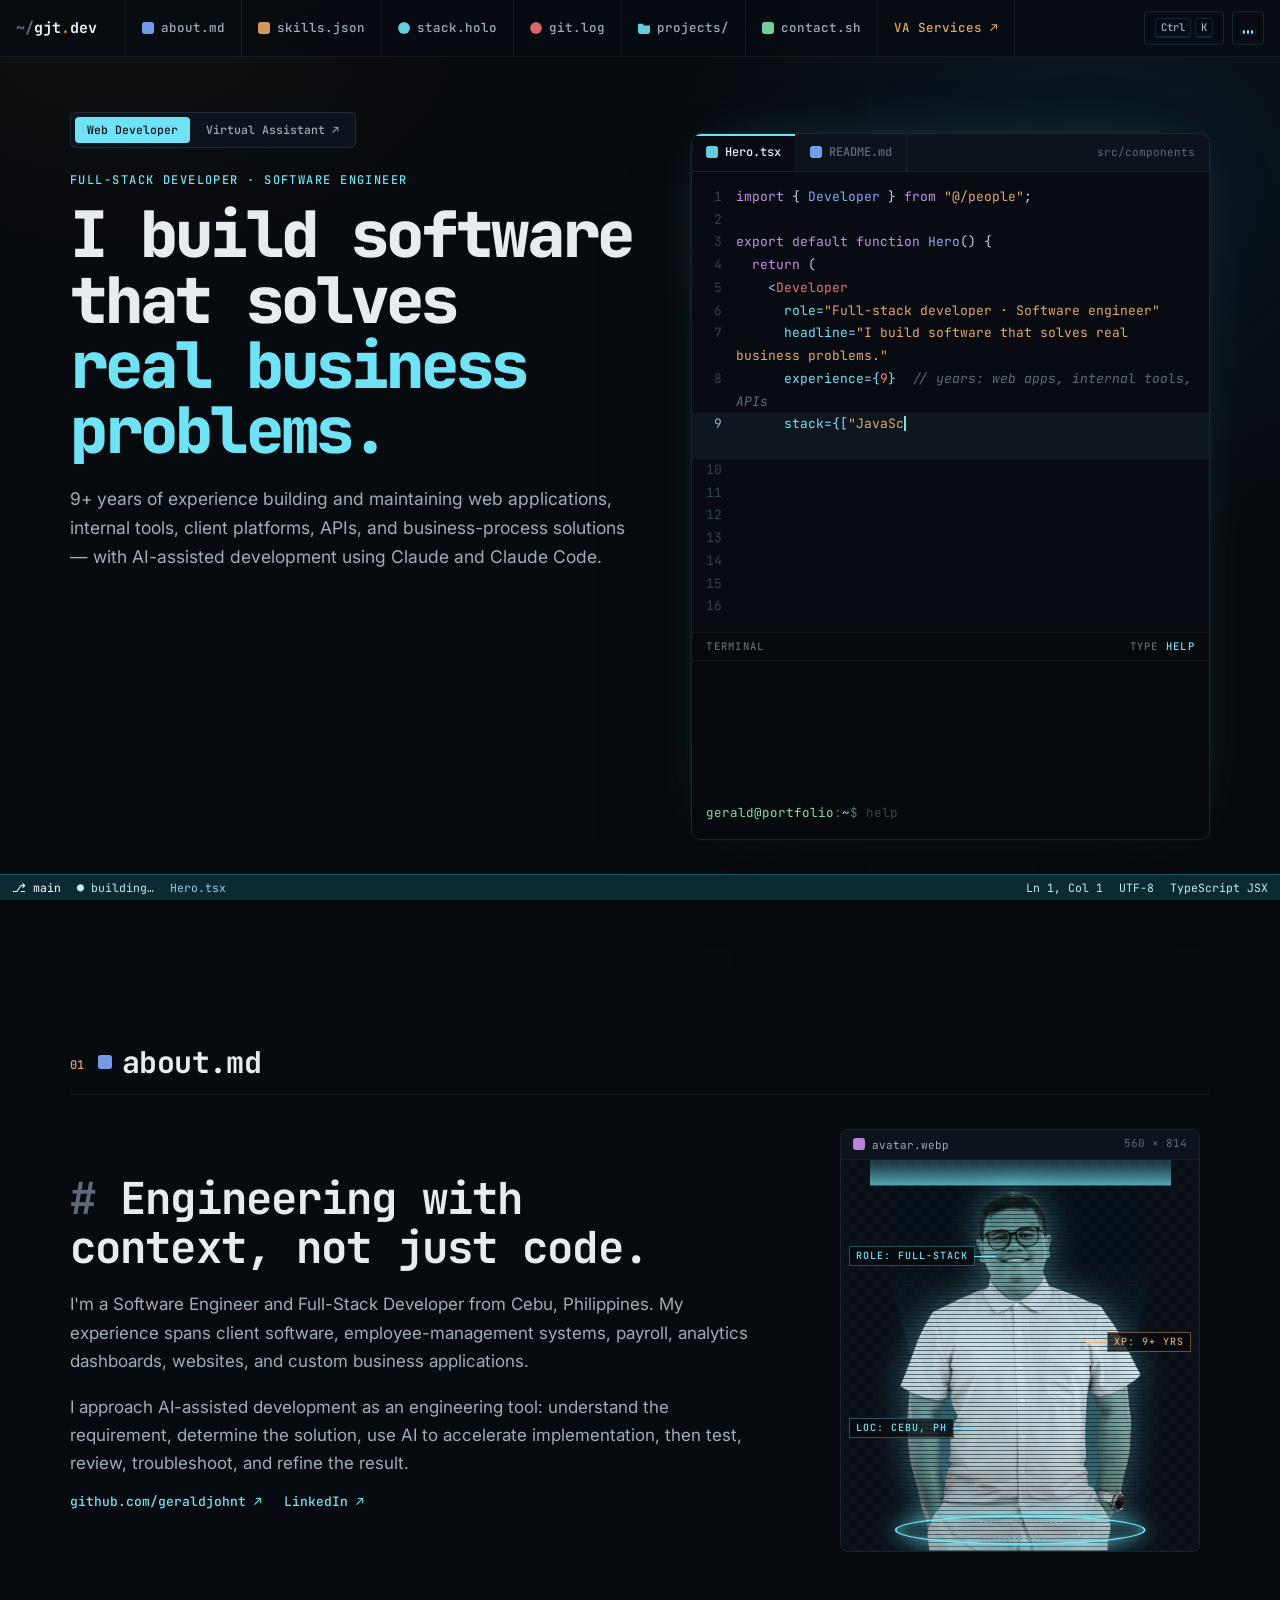
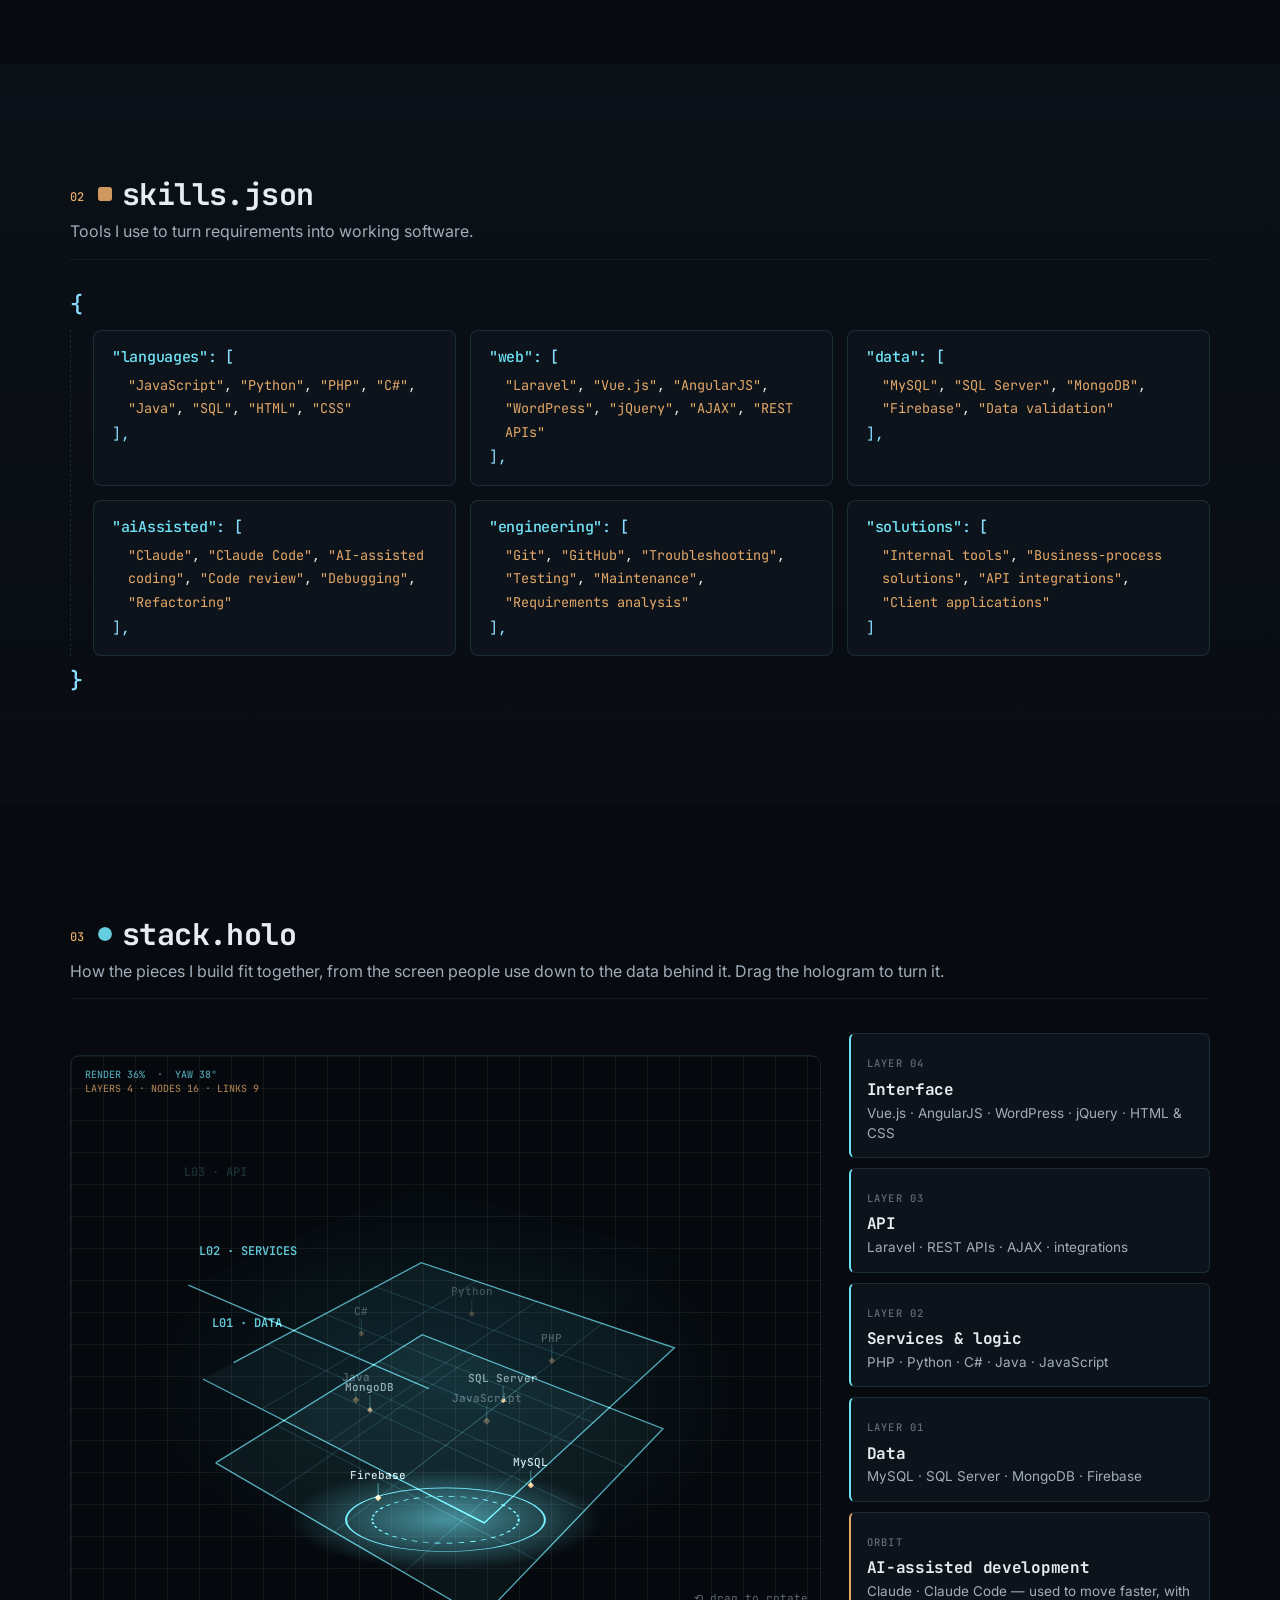
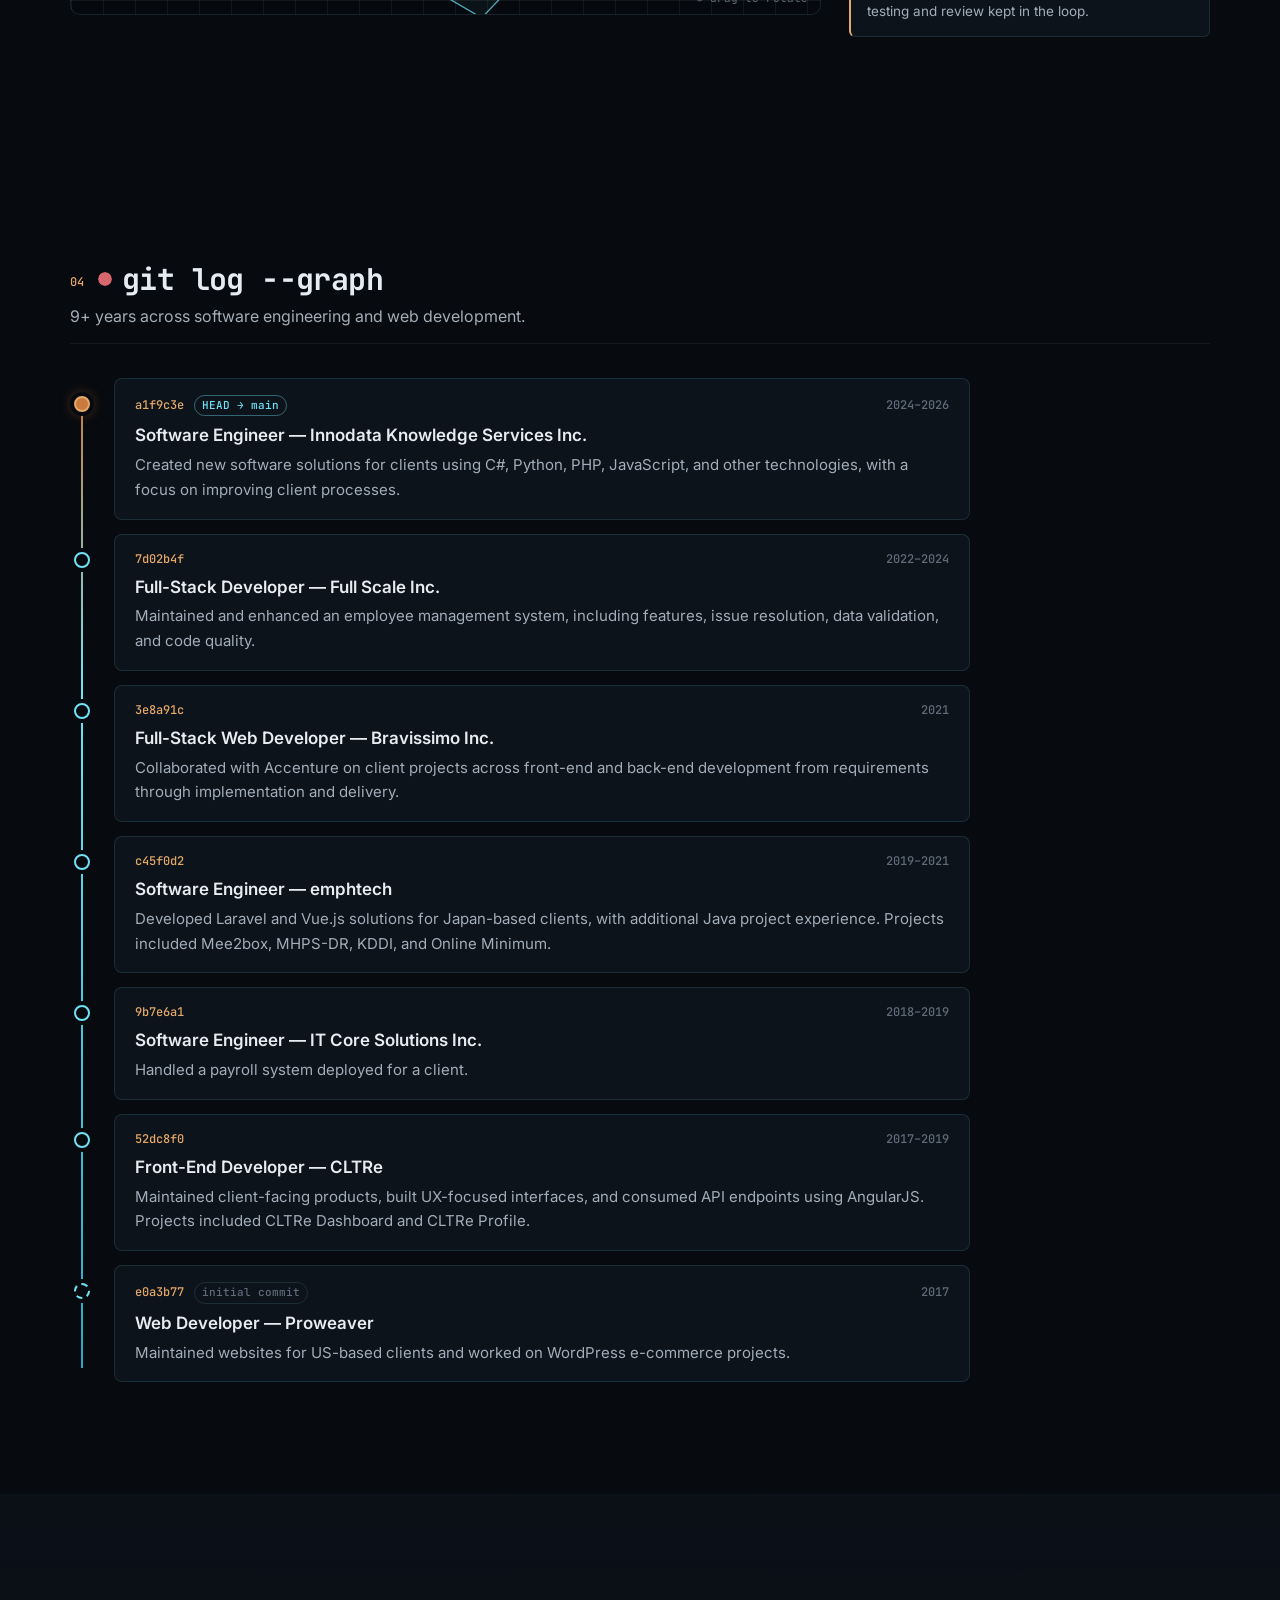
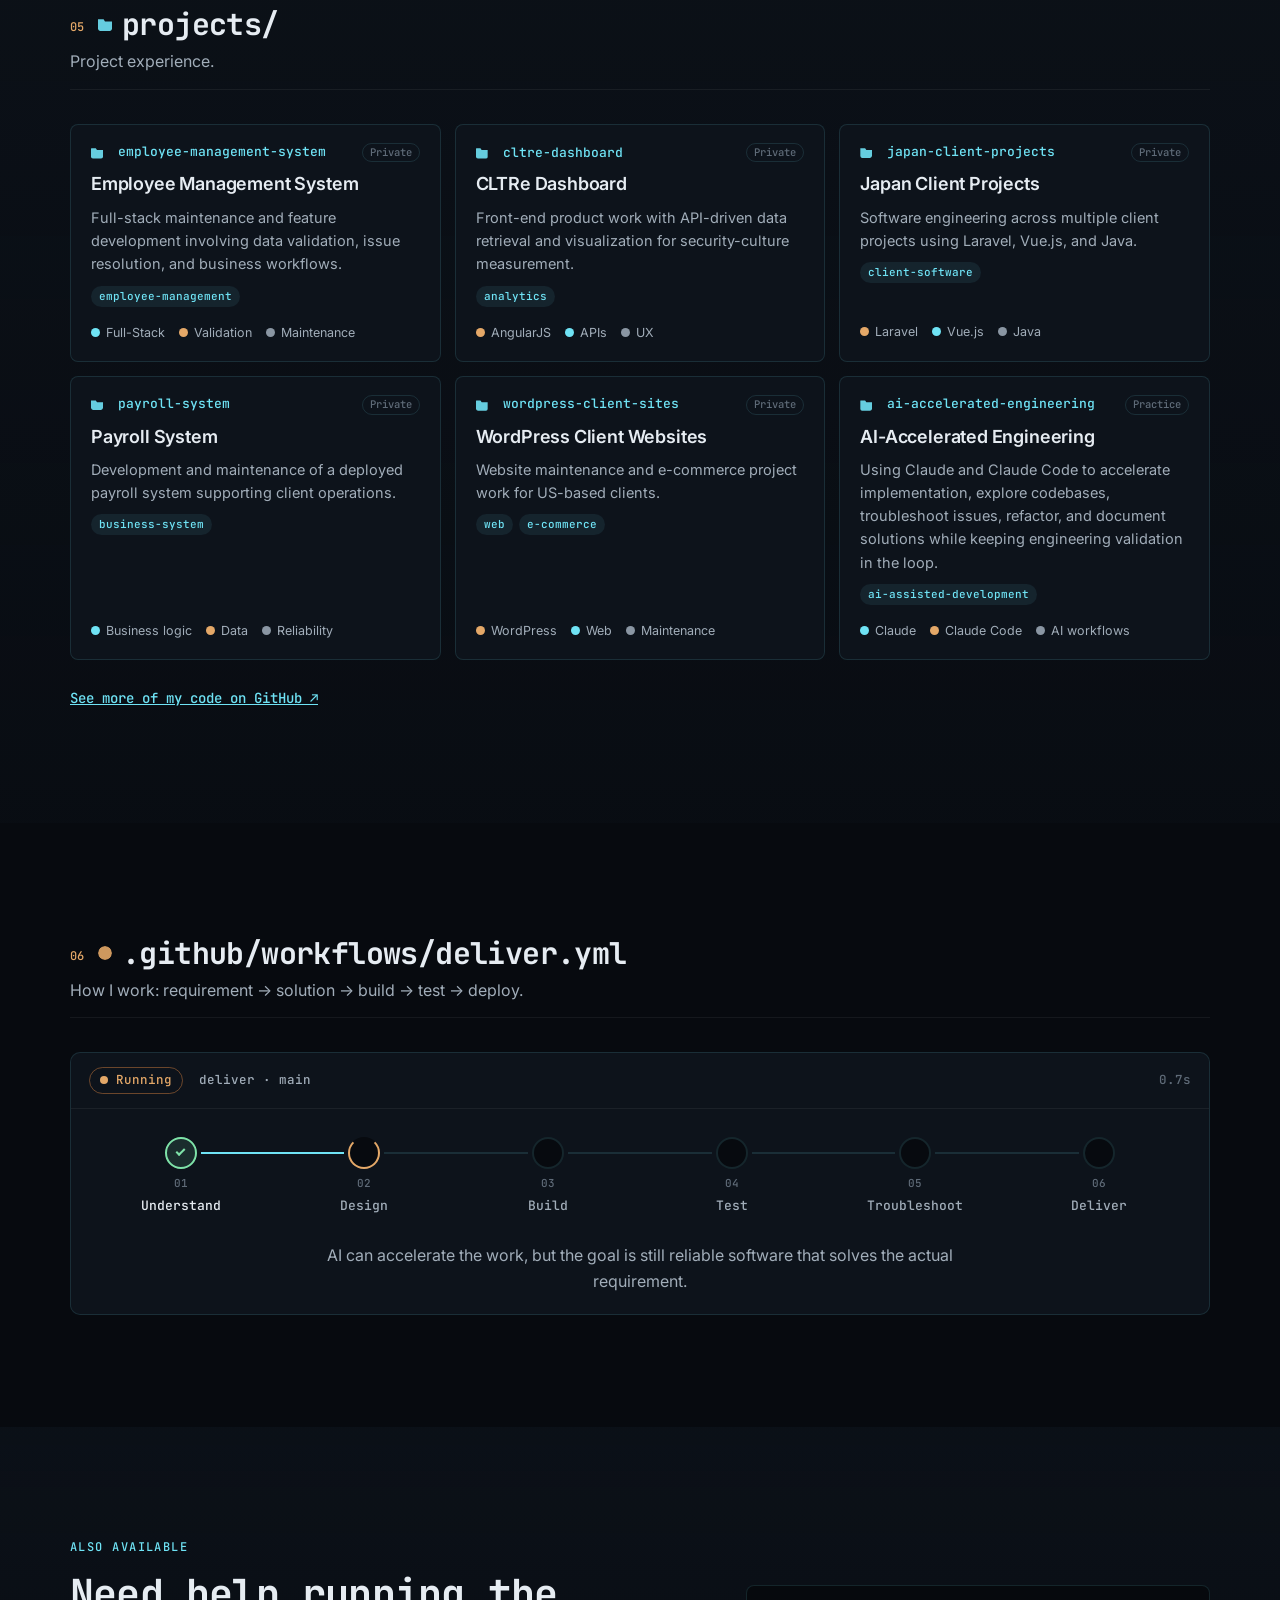
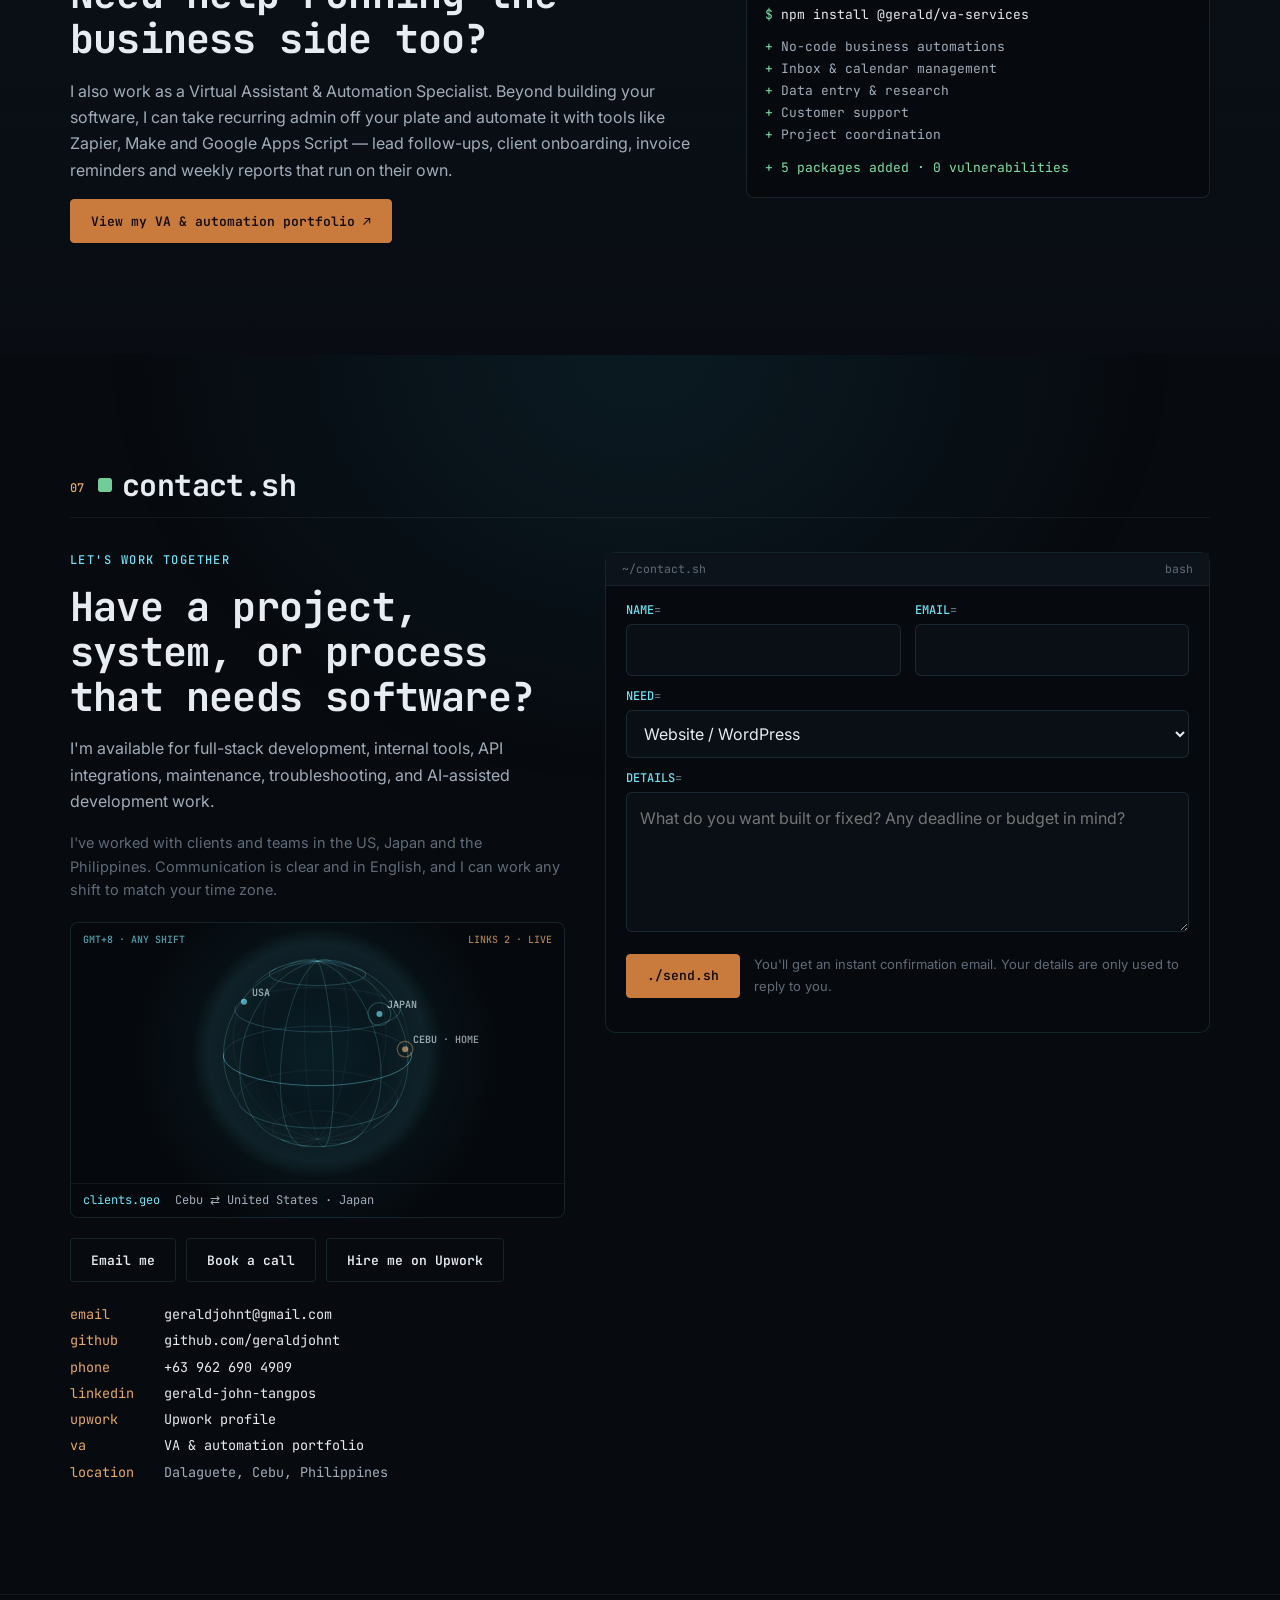
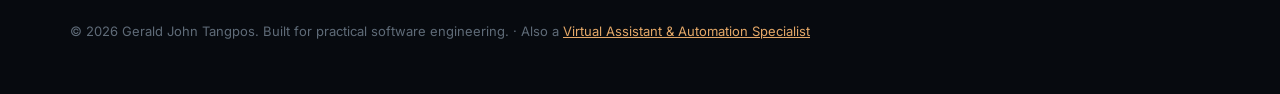
==== commit d91fe5e6: "Add holograms and a back-to-top key to version 2 - HUD rings behind the code editor that power on af" ====
--- a/version2.html
+++ b/version2.html
@@ -22,6 +22,7 @@
     <nav id="nav-menu" class="tabs" aria-label="Main">
       <a href="#about" data-tab="about"><i class="ft md"></i>about.md</a>
       <a href="#skills" data-tab="skills"><i class="ft js"></i>skills.json</a>
+      <a href="#architecture" data-tab="architecture"><i class="ft holo"></i>stack.holo</a>
       <a href="#experience" data-tab="experience"><i class="ft git"></i>git.log</a>
       <a href="#projects" data-tab="projects"><i class="ft dir"></i>projects/</a>
       <a href="#contact" data-tab="contact"><i class="ft sh"></i>contact.sh</a>
@@ -60,6 +61,8 @@
       </div>
     </div>
 
+    <div class="ide-wrap">
+    <div class="hud" aria-hidden="true"><i class="r1"></i><i class="r2"></i><i class="r3"></i><i class="r4"></i><span class="hud-tag t1">SYS.RENDER // ONLINE</span><span class="hud-tag t2">LAT 10.31°N · LON 123.89°E</span></div>
     <div class="ide" aria-label="Code editor showing the hero component">
       <div class="ide-top"><span class="ide-tab on"><i class="ft tsx"></i>Hero.tsx</span><span class="ide-tab"><i class="ft md"></i>README.md</span><span class="ide-path">src/components</span></div>
       <pre class="code" id="code" aria-hidden="true"></pre>
@@ -73,6 +76,7 @@
         </form>
       </div>
     </div>
+    </div>
   </div>
 </section>
 
@@ -88,7 +92,12 @@
       </div>
       <figure class="avatar" data-compile>
         <div class="img-top"><span><i class="ft img"></i>avatar.webp</span><span>560 × 814</span></div>
-        <div class="img-body"><img src="v2/gerald-cutout.webp" alt="Gerald John Tangpos" width="560" height="814" loading="lazy"></div>
+        <div class="img-body holo-body">
+          <div class="emitter" aria-hidden="true"><i></i><i></i></div>
+          <div class="beam" aria-hidden="true"></div>
+          <div class="holo-img"><img src="v2/gerald-cutout.webp" alt="Gerald John Tangpos" width="560" height="814" loading="lazy"><span class="scan" aria-hidden="true"></span></div>
+          <ul class="callouts" aria-hidden="true"><li class="c1">role: full-stack</li><li class="c2">xp: 9+ yrs</li><li class="c3">loc: cebu, ph</li></ul>
+        </div>
       </figure>
     </div>
   </div>
@@ -110,9 +119,28 @@
   </div>
 </section>
 
+<section id="architecture" class="sec">
+  <div class="wrap">
+    <div class="file-head" data-compile><span class="ln">03</span><h2 class="fname"><i class="ft holo"></i>stack.holo</h2><p class="fdesc">How the pieces I build fit together, from the screen people use down to the data behind it. Drag the hologram to turn it.</p></div>
+    <div class="arch">
+      <div class="arch-stage" data-compile>
+        <canvas id="arch-canvas" role="img" aria-label="Hologram of a four-layer software stack: interface, API, services and data, with AI-assisted development orbiting around it."></canvas>
+        <span class="arch-hint" aria-hidden="true">⟲ drag to rotate</span>
+      </div>
+      <ol class="arch-legend">
+        <li data-layer="3" data-compile tabindex="0"><span class="lk">layer 04</span><h3>Interface</h3><p>Vue.js · AngularJS · WordPress · jQuery · HTML &amp; CSS</p></li>
+        <li data-layer="2" data-compile tabindex="0"><span class="lk">layer 03</span><h3>API</h3><p>Laravel · REST APIs · AJAX · integrations</p></li>
+        <li data-layer="1" data-compile tabindex="0"><span class="lk">layer 02</span><h3>Services &amp; logic</h3><p>PHP · Python · C# · Java · JavaScript</p></li>
+        <li data-layer="0" data-compile tabindex="0"><span class="lk">layer 01</span><h3>Data</h3><p>MySQL · SQL Server · MongoDB · Firebase</p></li>
+        <li data-layer="ai" data-compile tabindex="0" class="ai"><span class="lk">orbit</span><h3>AI-assisted development</h3><p>Claude · Claude Code — used to move faster, with testing and review kept in the loop.</p></li>
+      </ol>
+    </div>
+  </div>
+</section>
+
 <section id="experience" class="sec">
   <div class="wrap">
-    <div class="file-head" data-compile><span class="ln">03</span><h2 class="fname"><i class="ft git"></i>git log --graph</h2><p class="fdesc">9+ years across software engineering and web development.</p></div>
+    <div class="file-head" data-compile><span class="ln">04</span><h2 class="fname"><i class="ft git"></i>git log --graph</h2><p class="fdesc">9+ years across software engineering and web development.</p></div>
     <ol class="gitlog">
       <li data-compile><span class="node head"></span><div class="commit"><p class="meta"><span class="hash">a1f9c3e</span><span class="ref">HEAD → main</span><span class="date">2024–2026</span></p><h3>Software Engineer — Innodata Knowledge Services Inc.</h3><p>Created new software solutions for clients using C#, Python, PHP, JavaScript, and other technologies, with a focus on improving client processes.</p></div></li>
       <li data-compile><span class="node"></span><div class="commit"><p class="meta"><span class="hash">7d02b4f</span><span class="date">2022–2024</span></p><h3>Full-Stack Developer — Full Scale Inc.</h3><p>Maintained and enhanced an employee management system, including features, issue resolution, data validation, and code quality.</p></div></li>
@@ -127,7 +155,7 @@
 
 <section id="projects" class="sec alt">
   <div class="wrap">
-    <div class="file-head" data-compile><span class="ln">04</span><h2 class="fname"><i class="ft dir"></i>projects/</h2><p class="fdesc">Project experience.</p></div>
+    <div class="file-head" data-compile><span class="ln">05</span><h2 class="fname"><i class="ft dir"></i>projects/</h2><p class="fdesc">Project experience.</p></div>
     <div class="repo-grid">
       <article class="repo" data-compile><p class="r-top"><i class="ft dir"></i><span class="r-name">employee-management-system</span><span class="vis">Private</span></p><h3>Employee Management System</h3><p>Full-stack maintenance and feature development involving data validation, issue resolution, and business workflows.</p><p class="r-meta"><span class="topic">employee-management</span></p><ul class="langs"><li><i style="--c:#6FE3F5"></i>Full-Stack</li><li><i style="--c:#E4A868"></i>Validation</li><li><i style="--c:#8A96A3"></i>Maintenance</li></ul></article>
       <article class="repo" data-compile><p class="r-top"><i class="ft dir"></i><span class="r-name">cltre-dashboard</span><span class="vis">Private</span></p><h3>CLTRe Dashboard</h3><p>Front-end product work with API-driven data retrieval and visualization for security-culture measurement.</p><p class="r-meta"><span class="topic">analytics</span></p><ul class="langs"><li><i style="--c:#E4A868"></i>AngularJS</li><li><i style="--c:#6FE3F5"></i>APIs</li><li><i style="--c:#8A96A3"></i>UX</li></ul></article>
@@ -142,7 +170,7 @@
 
 <section id="workflow" class="sec">
   <div class="wrap">
-    <div class="file-head" data-compile><span class="ln">05</span><h2 class="fname"><i class="ft ci"></i>.github/workflows/deliver.yml</h2><p class="fdesc">How I work: requirement → solution → build → test → deploy.</p></div>
+    <div class="file-head" data-compile><span class="ln">06</span><h2 class="fname"><i class="ft ci"></i>.github/workflows/deliver.yml</h2><p class="fdesc">How I work: requirement → solution → build → test → deploy.</p></div>
     <div class="pipeline" id="pipeline" data-compile>
       <div class="pl-top"><span class="pl-status" id="pl-status"><i></i><b>Queued</b></span><span class="pl-name">deliver · main</span><span class="pl-time" id="pl-time">0.0s</span></div>
       <ol class="stages">
@@ -182,13 +210,17 @@
 
 <section id="contact" class="sec contact">
   <div class="wrap">
-    <div class="file-head" data-compile><span class="ln">06</span><h2 class="fname"><i class="ft sh"></i>contact.sh</h2></div>
+    <div class="file-head" data-compile><span class="ln">07</span><h2 class="fname"><i class="ft sh"></i>contact.sh</h2></div>
     <div class="contact-grid">
       <div class="contact-copy">
         <p class="eyebrow" data-compile>Let's work together</p>
         <h2 data-compile>Have a project, system, or process that needs software?</h2>
         <p data-compile>I'm available for full-stack development, internal tools, API integrations, maintenance, troubleshooting, and AI-assisted development work.</p>
         <p class="note" data-compile>I've worked with clients and teams in the US, Japan and the Philippines. Communication is clear and in English, and I can work any shift to match your time zone.</p>
+        <figure class="geo" data-compile>
+          <canvas id="geo-canvas" role="img" aria-label="Hologram globe showing Cebu, Philippines connected to clients in the United States and Japan."></canvas>
+          <figcaption><span>clients.geo</span> Cebu ⇄ United States · Japan</figcaption>
+        </figure>
         <div class="actions" data-compile><a class="btn ghost" href="mailto:geraldjohnt@gmail.com?subject=Project%20enquiry">Email me</a><a class="btn ghost" href="mailto:geraldjohnt@gmail.com?subject=Project%20call%20request&amp;body=Hi%20Gerald%2C%0A%0AI%27d%20like%20to%20book%20a%20short%20call%20about%20a%20project.%0A%0AWhat%20I%20need%20built%3A%20%0AMy%20timezone%3A%20%0ATimes%20that%20work%20for%20me%3A%20%0A">Book a call</a><a class="btn ghost" href="https://www.upwork.com/freelancers/~011ad574500f310d02" target="_blank" rel="noopener">Hire me on Upwork</a></div>
         <ul class="links" data-compile>
           <li><span>email</span><a href="mailto:geraldjohnt@gmail.com">geraldjohnt@gmail.com</a></li>
@@ -241,6 +273,8 @@
   <span class="sb-hide">TypeScript JSX</span>
 </div>
 
+<a href="#top" class="to-top" id="to-top" aria-label="Back to top" tabindex="-1"><span class="arr" aria-hidden="true">↑</span><span>cd ~</span></a>
+
 <div class="palette" id="palette" role="dialog" aria-modal="true" aria-label="Command palette" hidden>
   <div class="pal-box">
     <input id="pal-input" type="text" placeholder="Go to section or run a command…" aria-label="Search commands" autocomplete="off" spellcheck="false">
@@ -250,5 +284,6 @@
 
 <script src="contact-form.js"></script>
 <script src="v2/dev.js"></script>
+<script src="v2/holo.js"></script>
 </body>
 </html>
--- a/v2/dev.css
+++ b/v2/dev.css
@@ -104,10 +104,20 @@
 .mini span{font-size:12.5px;color:var(--ink-dim)}
 
 /* compile states for hero lines */
-.js .hero-out [data-line]{opacity:0;transform:translateY(8px)}
-.js .hero-out [data-line].ok{opacity:1;transform:none;transition:opacity .45s ease,transform .6s var(--ease)}
-.hero-out [data-line].flash{animation:hot .9s ease-out}
-@keyframes hot{0%{outline:1px dashed rgba(111,227,245,.9);outline-offset:6px;background-color:rgba(111,227,245,.06)}100%{outline:1px dashed rgba(111,227,245,0);outline-offset:2px;background-color:transparent}}
+.js .hero-out [data-line]{opacity:0;position:relative}
+.js .hero-out [data-line].ok{opacity:1}
+/* hologram materialize: the block is projected top to bottom behind a scan line, with a short signal jitter */
+.flash{animation:materialize .75s cubic-bezier(.3,.7,.2,1) both}
+.js .flash::before{content:"";position:absolute;left:-8px;right:-8px;top:0;height:2px;z-index:2;pointer-events:none;
+  background:linear-gradient(90deg,transparent,var(--arc) 12%,#fff 50%,var(--arc) 88%,transparent);box-shadow:0 0 14px 2px rgba(111,227,245,.75);
+  animation:scanline .75s cubic-bezier(.3,.7,.2,1) both}
+@keyframes materialize{
+  0%{clip-path:inset(0 0 100% 0);filter:brightness(2.2) saturate(1.6) drop-shadow(-3px 0 0 rgba(111,227,245,.6)) drop-shadow(3px 0 0 rgba(228,168,104,.5));transform:translateX(-3px)}
+  12%{transform:translateX(3px)}24%{transform:translateX(-1px)}36%{transform:none}
+  70%{clip-path:inset(0 0 0 0);filter:brightness(1.35) drop-shadow(0 0 6px rgba(111,227,245,.4))}
+  80%{opacity:.75}86%{opacity:1}
+  100%{clip-path:inset(0 0 0 0);filter:none;transform:none}}
+@keyframes scanline{0%{top:0;opacity:1}75%{top:100%;opacity:1}100%{top:100%;opacity:0}}
 
 /* editor */
 .ide{min-width:0;background:var(--editor);border:1px solid var(--line);border-radius:10px;overflow:hidden;box-shadow:0 40px 90px -40px rgba(0,0,0,.8),0 0 0 1px rgba(255,255,255,.02),0 0 60px -30px rgba(111,227,245,.35)}
@@ -152,9 +162,8 @@
 .fdesc{flex-basis:100%;color:var(--ink-soft);font-size:16px}
 
 /* compile-on-scroll */
-.js [data-compile]{opacity:0;transform:translateY(12px)}
-.js [data-compile].ok{opacity:1;transform:none;transition:opacity .5s ease,transform .7s var(--ease)}
-[data-compile].flash{animation:hot .9s ease-out}
+.js [data-compile]{opacity:0;position:relative}
+.js [data-compile].ok{opacity:1}
 
 .about-grid{display:grid;grid-template-columns:minmax(0,1.3fr) minmax(0,.7fr);gap:56px;align-items:center}
 .about-copy{display:grid;gap:18px}
@@ -296,6 +305,74 @@
 #pal-list li small{color:var(--ink-dim)}
 #pal-list li[aria-selected="true"]{background:var(--arc-a);color:var(--ink);box-shadow:inset 2px 0 0 var(--arc)}
 
+
+/* HUD rings behind the editor */
+.ide-wrap{position:relative;min-width:0}
+.ide-wrap .ide{position:relative;z-index:1}
+.hud{position:absolute;left:50%;top:50%;width:150%;aspect-ratio:1;max-width:none;transform:translate(-50%,-50%);pointer-events:none;z-index:0;
+  -webkit-mask-image:radial-gradient(circle,#000 38%,transparent 70%);mask-image:radial-gradient(circle,#000 38%,transparent 70%);opacity:0;transition:opacity 1.2s}
+.hud.on,.reduce .hud,html:not(.js) .hud{opacity:1}
+.hud i{position:absolute;left:50%;top:50%;border-radius:50%;transform:translate(-50%,-50%)}
+.hud .r1{width:62%;height:62%;border:1px solid rgba(111,227,245,.22)}
+.hud .r2{width:76%;height:76%;border:2px dashed rgba(111,227,245,.28);animation:spin 40s linear infinite}
+.hud .r3{width:88%;height:88%;border:1px solid transparent;border-top-color:rgba(228,168,104,.55);border-bottom-color:rgba(111,227,245,.4);animation:spin 18s linear infinite reverse}
+.hud .r4{width:98%;height:98%;background:repeating-conic-gradient(from 0deg,rgba(111,227,245,.35) 0 .4deg,transparent .4deg 6deg);
+  -webkit-mask-image:radial-gradient(circle,transparent 69%,#000 70%,#000 71.5%,transparent 72%);mask-image:radial-gradient(circle,transparent 69%,#000 70%,#000 71.5%,transparent 72%);animation:spin 90s linear infinite}
+.hud-tag{position:absolute;font:500 10px/1 var(--f-mono);letter-spacing:.14em;color:rgba(111,227,245,.7);white-space:nowrap}
+.hud-tag.t1{left:22%;top:14%}.hud-tag.t2{right:20%;bottom:15%;color:rgba(228,168,104,.75)}
+@keyframes spin{to{transform:translate(-50%,-50%) rotate(360deg)}}
+
+/* hologram avatar */
+.holo-body{position:relative;overflow:hidden;padding:26px 18px 0;min-height:200px}
+.holo-img{position:relative;z-index:1;width:78%;margin:0 auto}
+.holo-img img{width:100%;filter:saturate(.5) sepia(.25) hue-rotate(150deg) brightness(1.1) contrast(1.05) drop-shadow(0 0 16px rgba(111,227,245,.45));opacity:.95}
+.holo-img::after{content:"";position:absolute;inset:0;mix-blend-mode:multiply;background:repeating-linear-gradient(0deg,rgba(0,18,26,.55) 0 1px,transparent 1px 4px);pointer-events:none}
+.holo-img .scan{position:absolute;left:-10%;right:-10%;height:30%;top:-30%;background:linear-gradient(180deg,transparent,rgba(111,227,245,.22) 80%,rgba(111,227,245,.7) 99%,transparent);mix-blend-mode:screen;animation:sweep 4.2s ease-in-out infinite}
+@keyframes sweep{0%{top:-30%}60%,100%{top:110%}}
+.emitter{position:absolute;left:50%;bottom:6px;width:70%;height:30px;transform:translateX(-50%);z-index:2}
+.emitter i{position:absolute;inset:0;border-radius:50%;border:2px solid var(--arc);box-shadow:0 0 22px rgba(111,227,245,.7),inset 0 0 14px rgba(111,227,245,.5)}
+.emitter i+i{inset:6px 22%;border:1px dashed rgba(111,227,245,.7);box-shadow:none;animation:wob 6s linear infinite}
+@keyframes wob{to{transform:rotate(360deg)}}
+.holo-body .beam{position:absolute;left:50%;bottom:16px;width:86%;height:88%;transform:translateX(-50%);background:linear-gradient(0deg,rgba(111,227,245,.2),transparent 80%);clip-path:polygon(30% 100%,70% 100%,100% 0,0 0);pointer-events:none}
+.callouts{position:absolute;inset:0;z-index:3;font:500 10px/1 var(--f-mono);letter-spacing:.1em;text-transform:uppercase;color:var(--arc);pointer-events:none}
+.callouts li{position:absolute;padding:4px 6px;background:rgba(6,9,13,.75);border:1px solid rgba(111,227,245,.35)}
+.callouts li::after{content:"";position:absolute;top:50%;width:22px;height:1px;background:var(--arc)}
+.callouts .c1{left:8px;top:22%}.callouts .c1::after{left:100%}
+.callouts .c2{right:8px;top:44%;color:var(--copper-l);border-color:rgba(228,168,104,.45)}.callouts .c2::after{right:100%;background:var(--copper-l)}
+.callouts .c3{left:8px;top:66%}.callouts .c3::after{left:100%}
+.ft.holo{--c:#6FE3F5;border-radius:50%;box-shadow:0 0 6px #6FE3F5}
+
+/* stack.holo */
+.arch{display:grid;grid-template-columns:minmax(0,1.35fr) minmax(0,.65fr);gap:28px;align-items:center}
+.arch-stage{position:relative;height:560px;border:1px solid var(--line);border-radius:10px;overflow:hidden;cursor:grab;touch-action:pan-y;
+  background:radial-gradient(ellipse 60% 50% at 50% 60%,rgba(43,168,201,.12),transparent 70%),
+    linear-gradient(var(--line-2) 1px,transparent 1px) 0 0/32px 32px,linear-gradient(90deg,var(--line-2) 1px,transparent 1px) 0 0/32px 32px,#05080C}
+.arch-stage:active{cursor:grabbing}
+.arch-stage canvas{position:absolute;inset:0;width:100%;height:100%}
+.arch-hint{position:absolute;right:12px;bottom:10px;font:400 11px/1 var(--f-mono);color:var(--ink-dim)}
+.arch-legend{display:grid;gap:10px}
+.arch-legend li{padding:14px 16px;border:1px solid var(--line);border-left:2px solid var(--arc);border-radius:6px;background:var(--panel);cursor:default;transition:border-color .25s,background .25s,transform .3s var(--ease)}
+.arch-legend li.ai{border-left-color:var(--copper-l)}
+.arch-legend li:hover,.arch-legend li:focus-visible,.arch-legend li.hl{background:var(--panel-2);border-color:rgba(111,227,245,.5);transform:translateX(4px)}
+.lk{font:500 10.5px/1 var(--f-mono);letter-spacing:.12em;text-transform:uppercase;color:var(--ink-dim)}
+.arch-legend h3{font-size:16px;margin:6px 0 4px}
+.arch-legend p{font-size:13.5px;color:var(--ink-soft);line-height:1.5}
+
+/* clients.geo */
+.geo{margin:4px 0 0;border:1px solid var(--line);border-radius:8px;background:radial-gradient(circle at 50% 45%,rgba(43,168,201,.14),transparent 65%),#05080C;overflow:hidden}
+.geo canvas{display:block;width:100%;height:260px}
+.geo figcaption{padding:8px 12px;border-top:1px solid var(--line-2);font:400 12px/1.4 var(--f-mono);color:var(--ink-soft)}
+.geo figcaption span{color:var(--arc);margin-right:8px}
+
+/* back to top */
+.to-top{position:fixed;right:max(16px,env(safe-area-inset-right,0px));bottom:calc(var(--sb-h) + 16px + env(safe-area-inset-bottom,0px));z-index:46;display:inline-flex;align-items:center;gap:8px;
+  padding:10px 14px;border-radius:6px;background:rgba(10,15,21,.9);border:1px solid rgba(111,227,245,.4);color:var(--ink);text-decoration:none;font:500 12.5px/1 var(--f-mono);
+  backdrop-filter:blur(8px);-webkit-backdrop-filter:blur(8px);box-shadow:0 10px 30px -10px rgba(0,0,0,.8);
+  opacity:0;visibility:hidden;transform:translateY(12px);transition:opacity .3s,transform .4s var(--ease),visibility .3s,border-color .2s,box-shadow .2s}
+.to-top.show{opacity:1;visibility:visible;transform:none}
+.to-top .arr{display:grid;place-items:center;width:20px;height:20px;border:1px solid var(--line);border-bottom-width:2px;border-radius:4px;color:var(--arc)}
+.to-top:hover{border-color:var(--arc);box-shadow:0 0 0 4px var(--arc-a),0 10px 30px -10px rgba(0,0,0,.8)}
+
 /* ---------- responsive ---------- */
 @media (max-width:1100px){
   .tabs a{padding:0 12px}
@@ -304,7 +381,8 @@
 @media (max-width:980px){
   .hero-grid{grid-template-columns:1fr;gap:40px}
   .ide{max-width:680px;width:100%}
-  .about-grid,.contact-grid,.va{grid-template-columns:1fr;gap:36px}
+  .about-grid,.contact-grid,.va,.arch{grid-template-columns:1fr;gap:36px}
+  .arch-stage{height:480px}
   .skill-grid,.repo-grid{grid-template-columns:repeat(2,minmax(0,1fr))}
   .stages{grid-template-columns:repeat(3,minmax(0,1fr));row-gap:26px}
   .stages li:nth-child(3)::after{display:none}
@@ -344,6 +422,11 @@
   .commit{padding:14px 16px}
   .sb-hide,.sb-file{display:none}
   .file-head{margin-bottom:26px}
+  .arch-stage{height:380px}
+  .hud{width:130%}
+  .hud-tag{display:none}
+  .geo canvas{height:220px}
+  .foot{padding-bottom:64px}
   .fname{font-size:20px}
 }
 @media (prefers-reduced-motion:reduce){
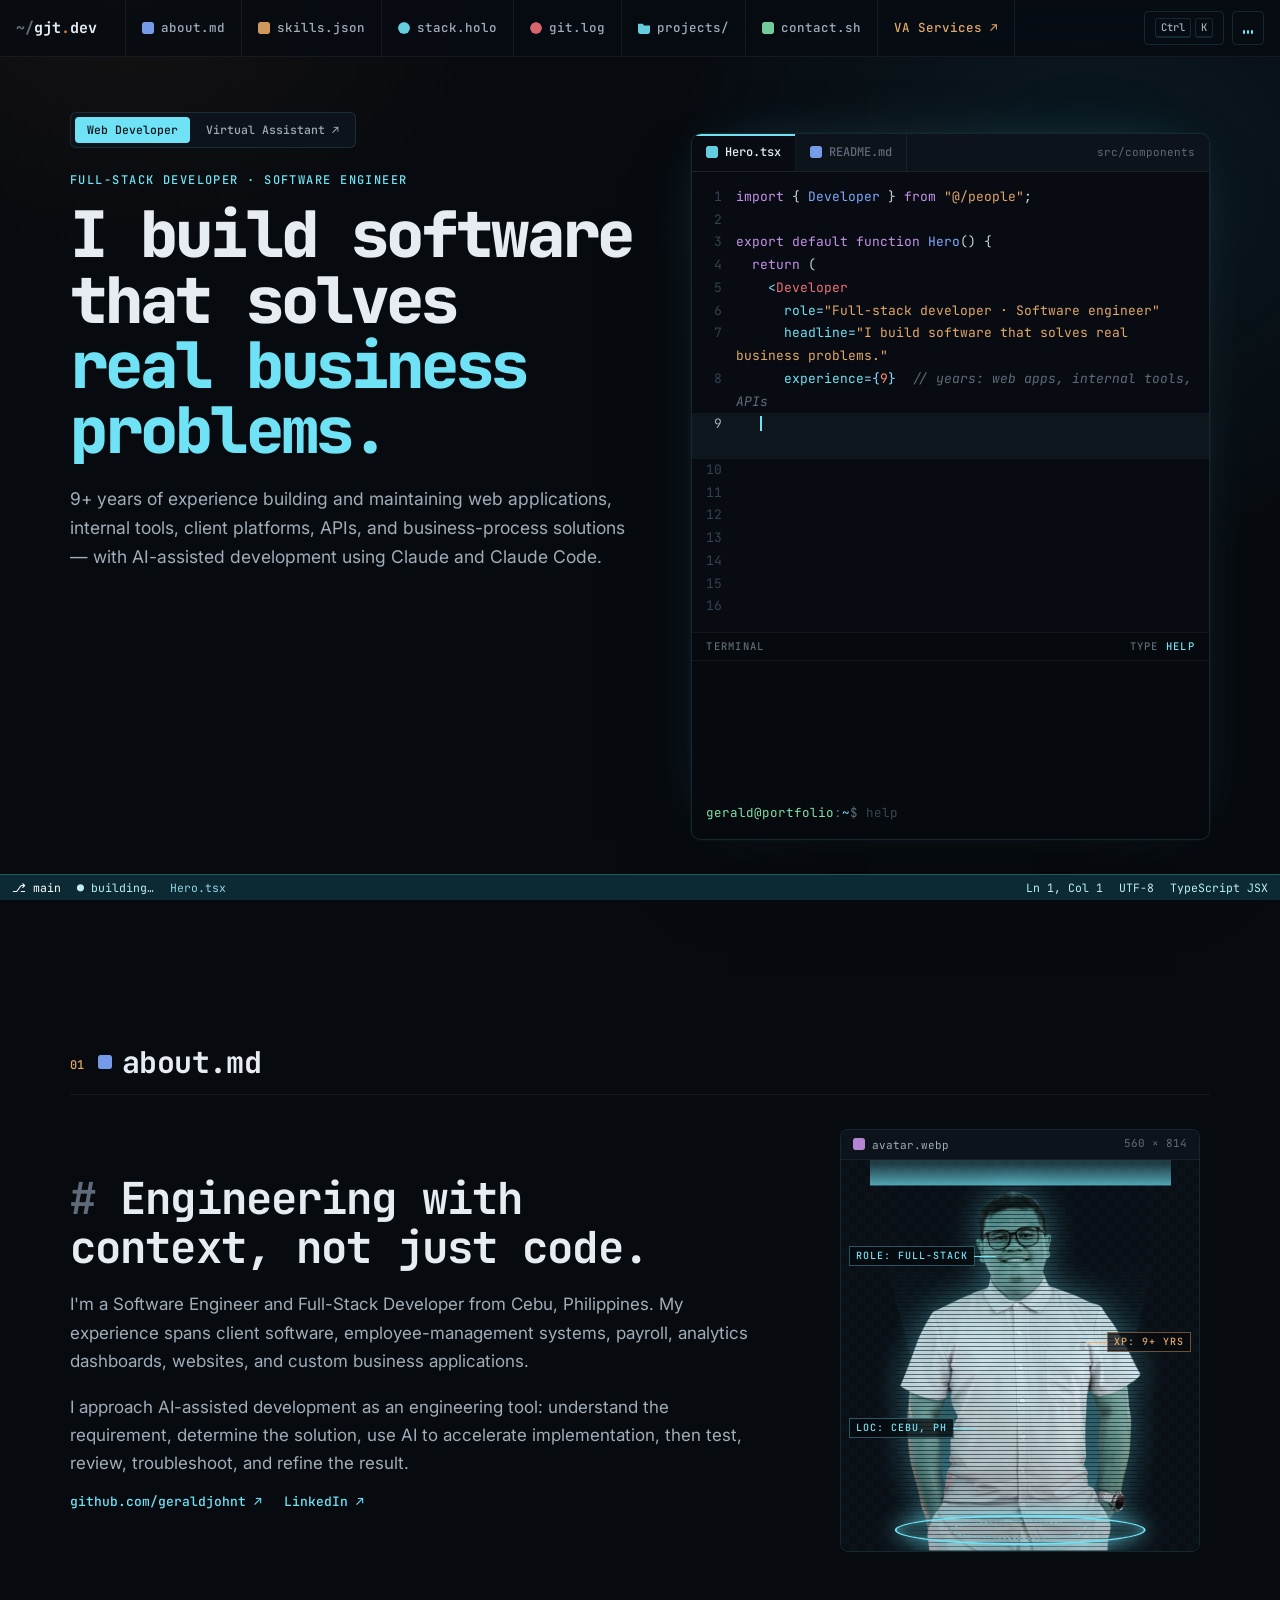
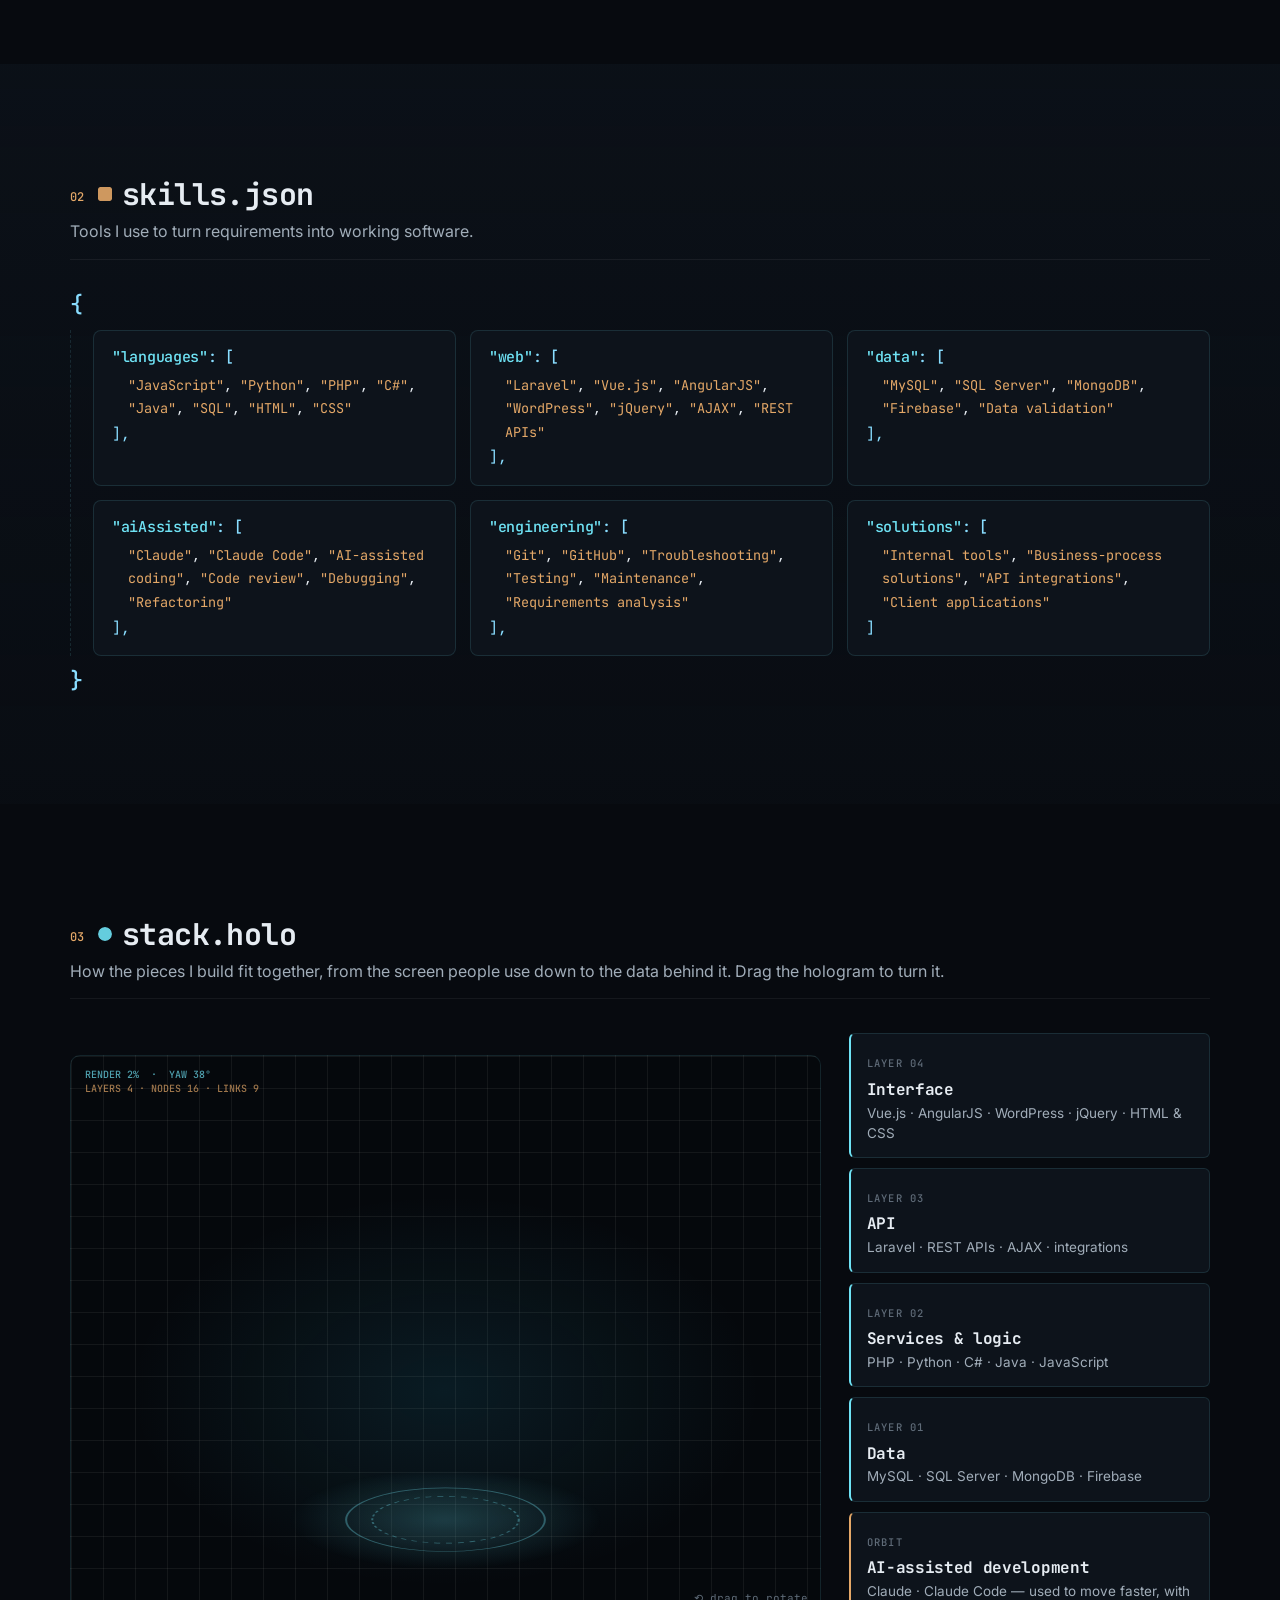
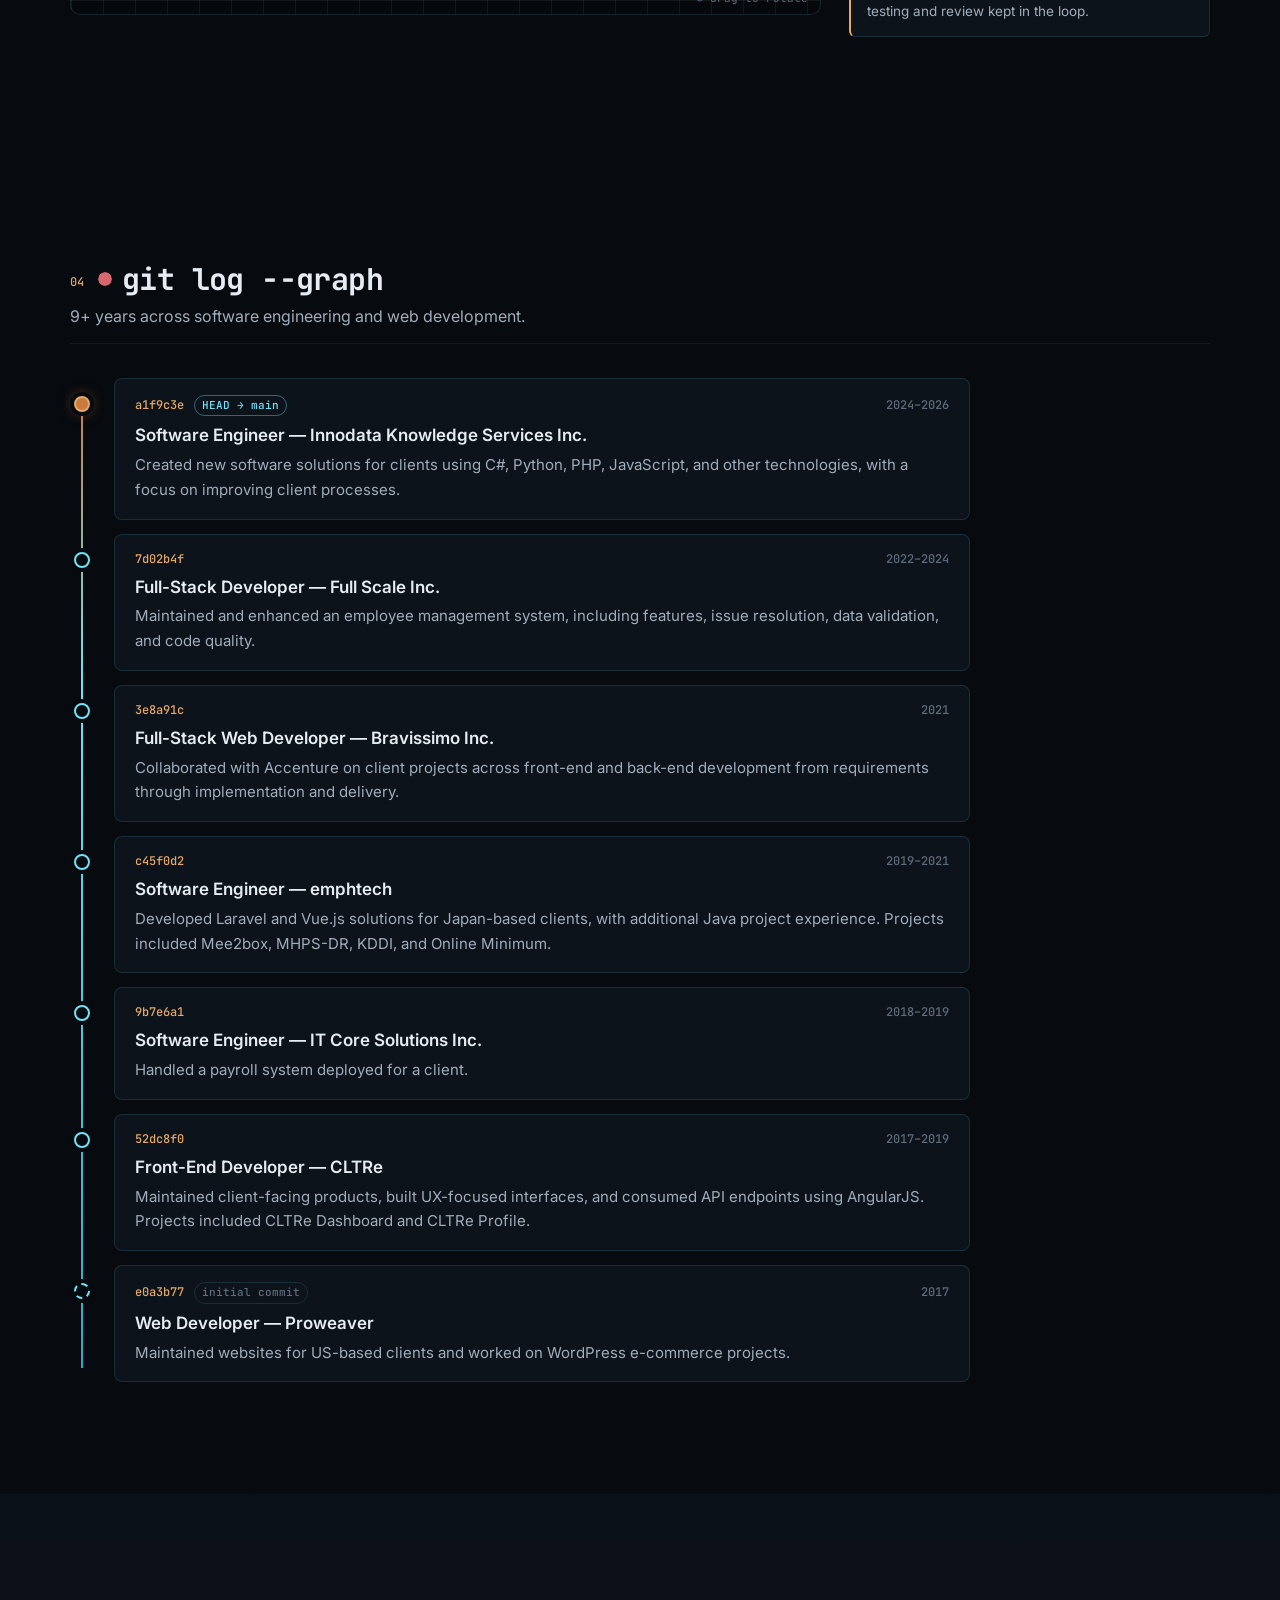
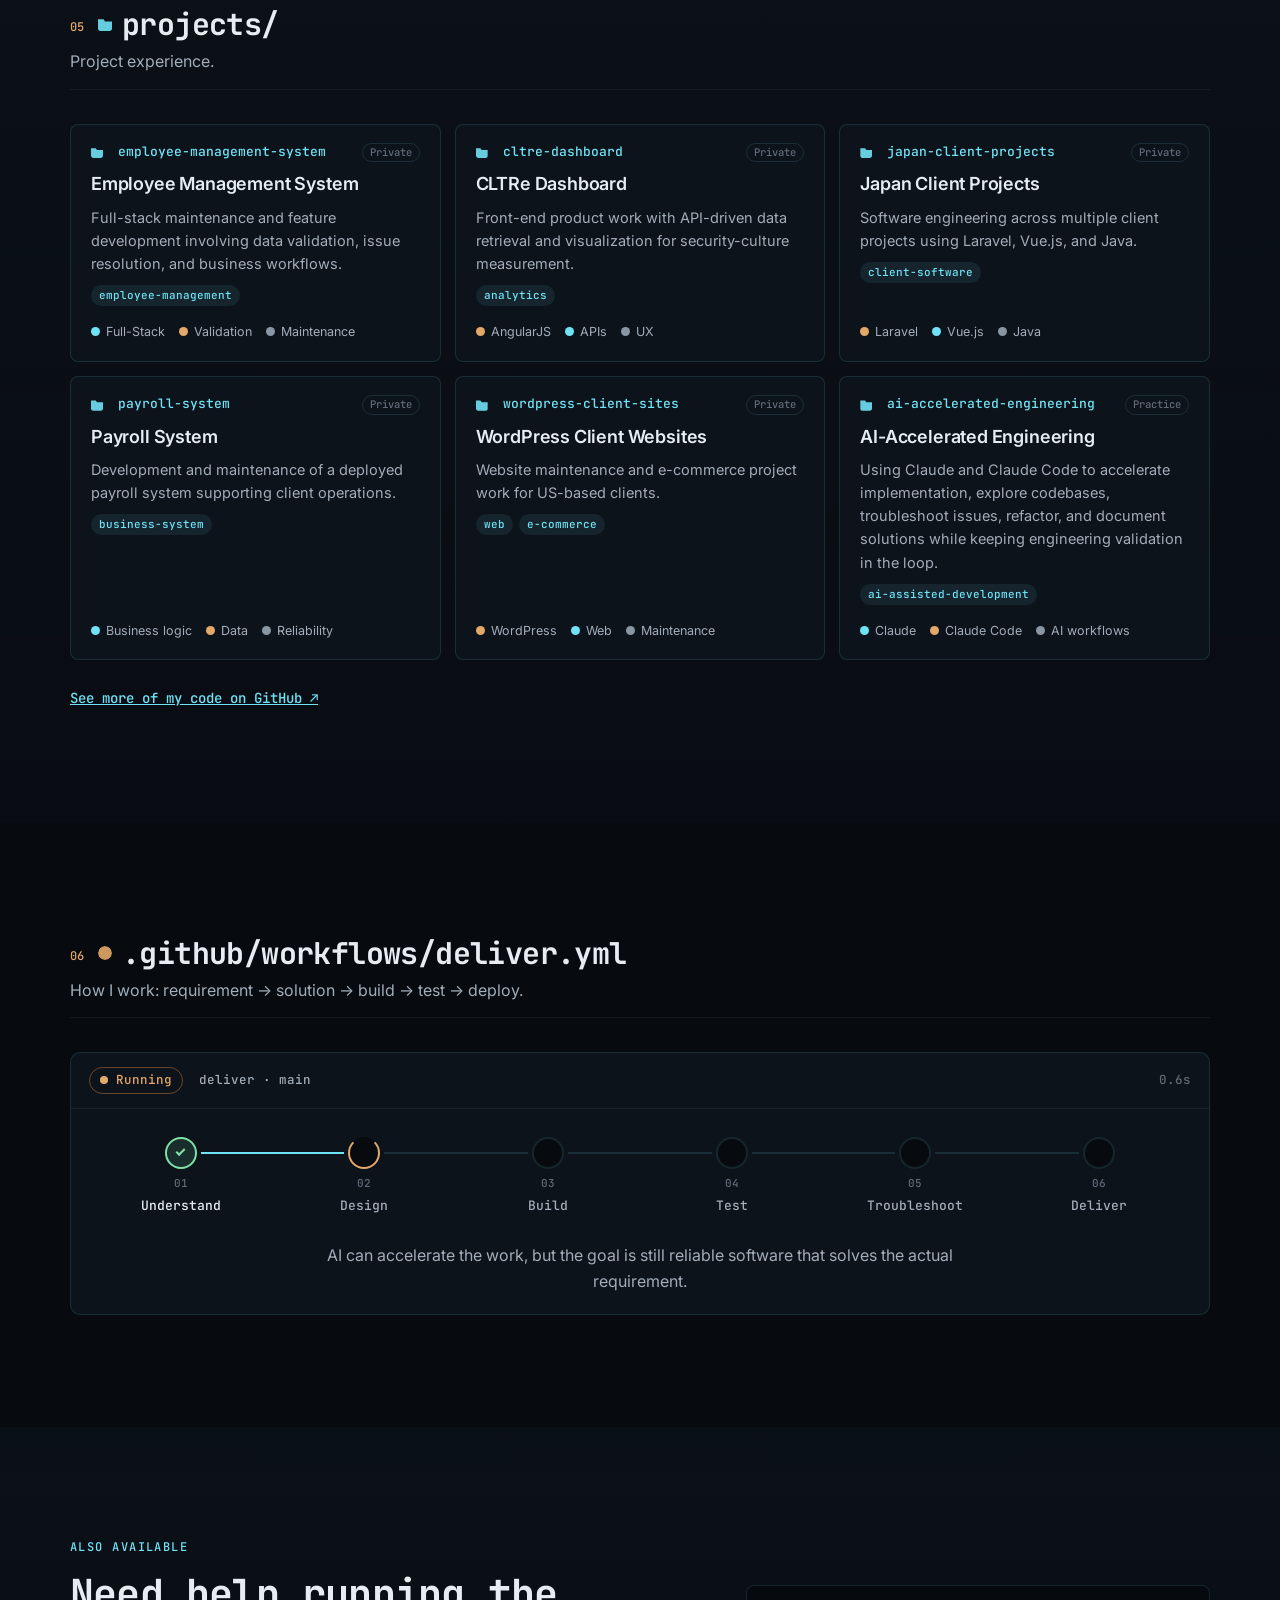
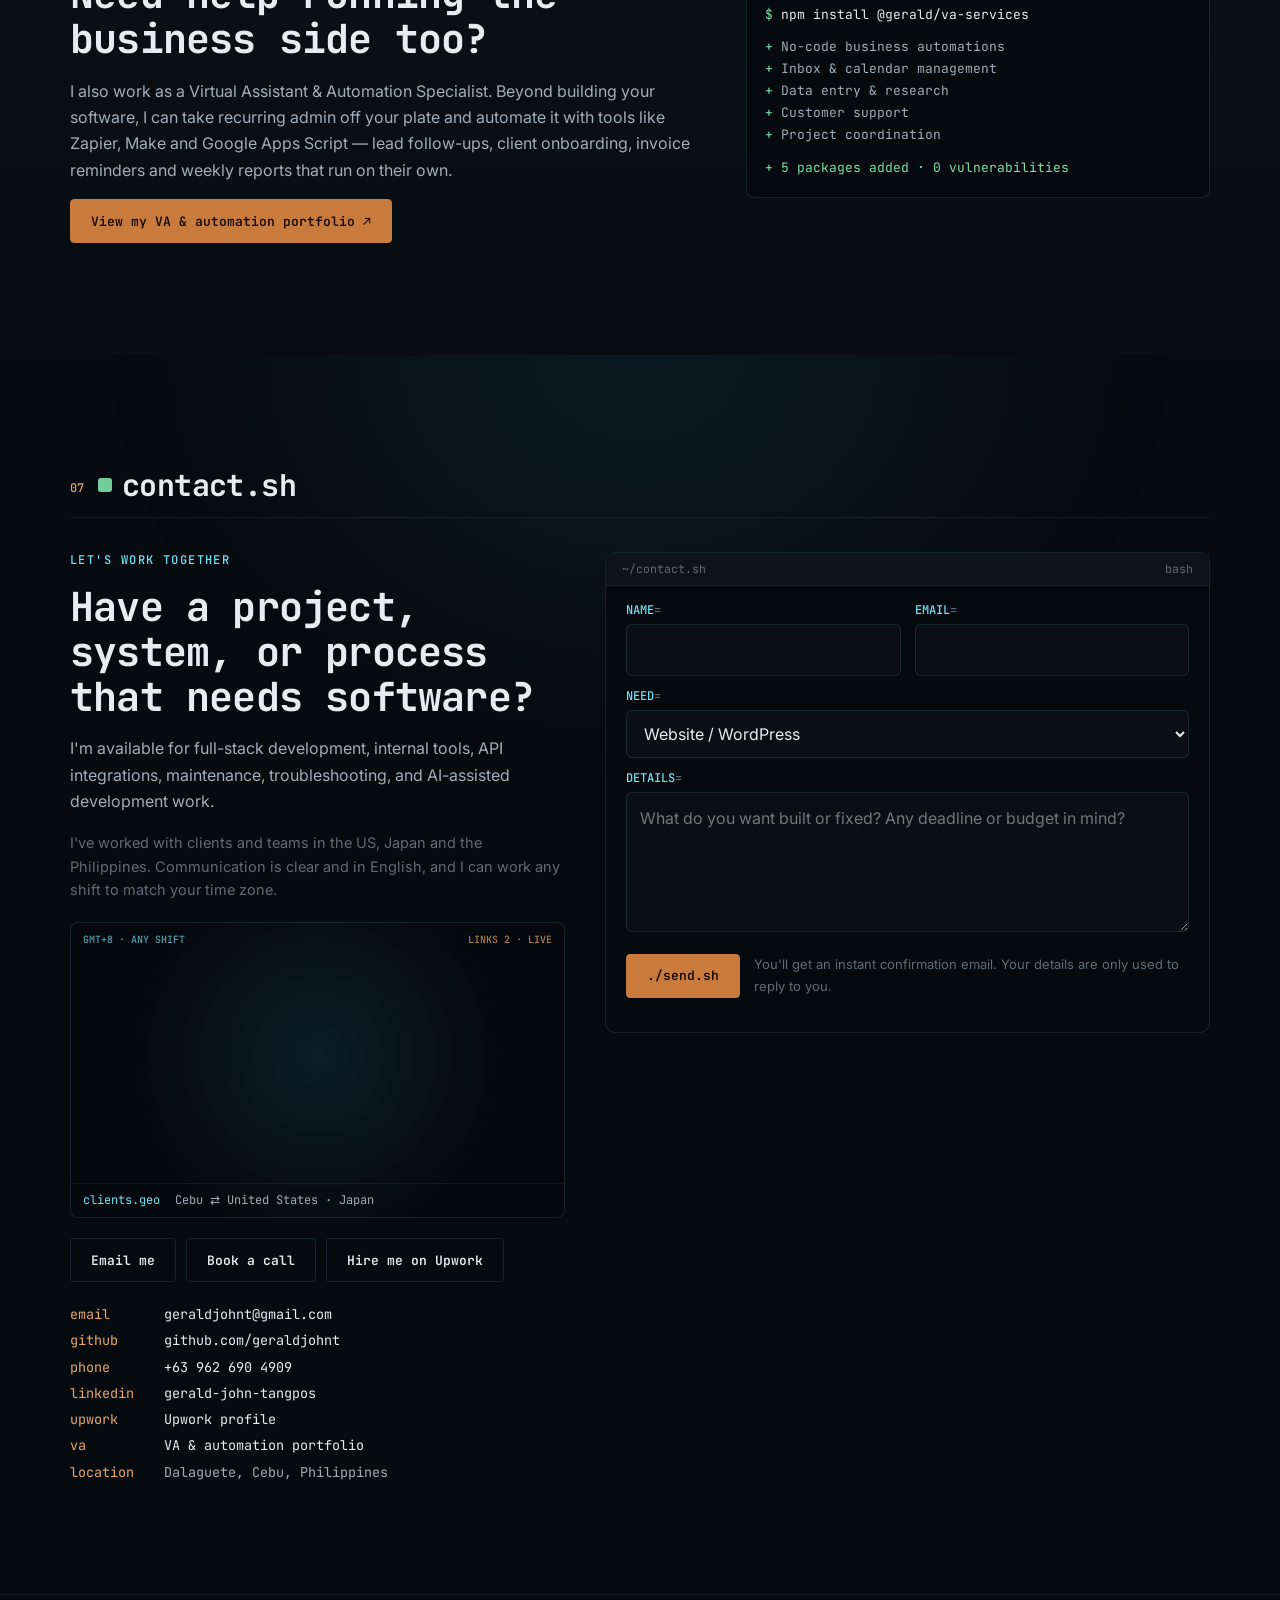
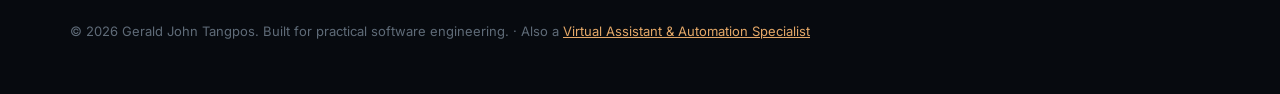
==== commit a1b4921a: "Make version 2 the main page - version2.html becomes index.html; the previous index.html is kept as " ====
--- a/version2.html
+++ b/version2.html
@@ -2,288 +2,11 @@
 <html lang="en">
 <head>
 <meta charset="utf-8">
-<meta name="viewport" content="width=device-width, initial-scale=1, viewport-fit=cover">
-<title>Gerald John Tangpos — Full-Stack Developer</title>
-<meta name="description" content="Portfolio of Gerald John Tangpos, Full-Stack Developer and Software Engineer: web applications, internal tools, API integrations and AI-assisted development.">
-<meta name="theme-color" content="#070A0F">
-<link rel="preconnect" href="https://fonts.googleapis.com">
-<link rel="preconnect" href="https://fonts.gstatic.com" crossorigin>
-<link rel="stylesheet" href="https://fonts.googleapis.com/css2?family=Inter:wght@400;500;600;700&family=JetBrains+Mono:wght@400;500;700;800&display=swap">
-<link rel="stylesheet" href="v2/dev.css">
-<script>document.documentElement.classList.add('js');</script>
+<title>Moved</title>
+<meta name="robots" content="noindex">
+<link rel="canonical" href="https://geraldjohnt.github.io/web-developer-portfolio/">
+<meta http-equiv="refresh" content="0; url=./">
+<script>location.replace('./' + location.hash);</script>
 </head>
-<body>
-<a class="skip" href="#main">Skip to content</a>
-<div class="gutter" id="gutter" aria-hidden="true"></div>
-
-<header class="bar" id="bar">
-  <div class="bar-inner">
-    <a class="brand" href="#top"><span class="prompt">~/</span>gjt<span class="dot">.</span>dev</a>
-    <nav id="nav-menu" class="tabs" aria-label="Main">
-      <a href="#about" data-tab="about"><i class="ft md"></i>about.md</a>
-      <a href="#skills" data-tab="skills"><i class="ft js"></i>skills.json</a>
-      <a href="#architecture" data-tab="architecture"><i class="ft holo"></i>stack.holo</a>
-      <a href="#experience" data-tab="experience"><i class="ft git"></i>git.log</a>
-      <a href="#projects" data-tab="projects"><i class="ft dir"></i>projects/</a>
-      <a href="#contact" data-tab="contact"><i class="ft sh"></i>contact.sh</a>
-      <a href="https://geraldjohnt.github.io/va-portfolio/" class="ext">VA Services &#8599;</a>
-    </nav>
-    <div class="bar-right">
-      <button type="button" class="kbtn" id="palette-btn" aria-label="Open command palette"><kbd>Ctrl</kbd><kbd>K</kbd></button>
-      <button type="button" class="kbtn snd" id="sound-btn" aria-pressed="true" title="Typing sounds"><span class="sound-ico" aria-hidden="true"><i></i><i></i><i></i></span><span class="sr">Sound</span></button>
-      <button class="nav-toggle" type="button" aria-expanded="false" aria-controls="nav-menu" aria-label="Open menu"><span></span><span></span><span></span></button>
-    </div>
-  </div>
-</header>
-
-<main id="main">
-
-<section class="hero" id="top">
-  <div class="wrap hero-grid">
-    <div class="hero-out">
-      <div class="switch" role="navigation" aria-label="Switch portfolio" data-line="1">
-        <a aria-current="page">Web Developer</a>
-        <a href="https://geraldjohnt.github.io/va-portfolio/">Virtual Assistant &#8599;</a>
-      </div>
-      <p class="eyebrow" data-line="6">Full-stack developer · Software engineer</p>
-      <h1 data-line="7">I build software that solves <span>real business problems.</span></h1>
-      <p class="lead" data-line="8">9+ years of experience building and maintaining web applications, internal tools, client platforms, APIs, and business-process solutions — with AI-assisted development using Claude and Claude Code.</p>
-      <ul class="chips" data-line="10" aria-label="Main stack"><li>JavaScript</li><li>Python</li><li>PHP</li><li>Laravel</li><li>Vue</li><li class="ai">Claude</li><li class="ai">Claude Code</li></ul>
-      <div class="actions" data-line="12">
-        <a class="btn" href="#projects">View projects</a>
-        <a class="btn ghost" href="#contact">Contact me</a>
-      </div>
-      <ul class="badges" data-line="11" aria-label="Working with me"><li>International clients welcome</li><li>Any shift or time zone</li><li>Clear English communication</li></ul>
-      <div class="mini" data-line="13">
-        <div><strong>9+</strong><span>years experience</span></div>
-        <div><strong>7</strong><span>companies / teams</span></div>
-        <div><strong>Full-stack</strong><span>frontend + backend</span></div>
-      </div>
-    </div>
-
-    <div class="ide-wrap">
-    <div class="hud" aria-hidden="true"><i class="r1"></i><i class="r2"></i><i class="r3"></i><i class="r4"></i><span class="hud-tag t1">SYS.RENDER // ONLINE</span><span class="hud-tag t2">LAT 10.31°N · LON 123.89°E</span></div>
-    <div class="ide" aria-label="Code editor showing the hero component">
-      <div class="ide-top"><span class="ide-tab on"><i class="ft tsx"></i>Hero.tsx</span><span class="ide-tab"><i class="ft md"></i>README.md</span><span class="ide-path">src/components</span></div>
-      <pre class="code" id="code" aria-hidden="true"></pre>
-      <noscript><pre class="code">export default function Hero() { /* … */ }</pre></noscript>
-      <div class="term" id="term">
-        <div class="term-top"><span>Terminal</span><span class="term-hint">type <b>help</b></span></div>
-        <div class="term-out" id="term-out" role="log" aria-live="polite"></div>
-        <form class="term-in" id="term-form" autocomplete="off">
-          <label for="term-input"><span class="ps">gerald@portfolio</span>:<span class="cwd">~</span>$</label>
-          <input id="term-input" type="text" spellcheck="false" autocapitalize="off" placeholder="help" aria-label="Terminal command">
-        </form>
-      </div>
-    </div>
-    </div>
-  </div>
-</section>
-
-<section id="about" class="sec">
-  <div class="wrap about">
-    <div class="file-head" data-compile><span class="ln">01</span><h2 class="fname"><i class="ft md"></i>about.md</h2></div>
-    <div class="about-grid">
-      <div class="about-copy">
-        <h2 data-compile><span class="h-hash">#</span> Engineering with context, not just code.</h2>
-        <p data-compile>I'm a Software Engineer and Full-Stack Developer from Cebu, Philippines. My experience spans client software, employee-management systems, payroll, analytics dashboards, websites, and custom business applications.</p>
-        <p data-compile>I approach AI-assisted development as an engineering tool: understand the requirement, determine the solution, use AI to accelerate implementation, then test, review, troubleshoot, and refine the result.</p>
-        <div class="profile-links" data-compile><a href="https://github.com/geraldjohnt" target="_blank" rel="noopener">github.com/geraldjohnt &#8599;</a><a href="https://www.linkedin.com/in/gerald-john-tangpos-810341109/" target="_blank" rel="noopener">LinkedIn &#8599;</a></div>
-      </div>
-      <figure class="avatar" data-compile>
-        <div class="img-top"><span><i class="ft img"></i>avatar.webp</span><span>560 × 814</span></div>
-        <div class="img-body holo-body">
-          <div class="emitter" aria-hidden="true"><i></i><i></i></div>
-          <div class="beam" aria-hidden="true"></div>
-          <div class="holo-img"><img src="v2/gerald-cutout.webp" alt="Gerald John Tangpos" width="560" height="814" loading="lazy"><span class="scan" aria-hidden="true"></span></div>
-          <ul class="callouts" aria-hidden="true"><li class="c1">role: full-stack</li><li class="c2">xp: 9+ yrs</li><li class="c3">loc: cebu, ph</li></ul>
-        </div>
-      </figure>
-    </div>
-  </div>
-</section>
-
-<section id="skills" class="sec alt">
-  <div class="wrap">
-    <div class="file-head" data-compile><span class="ln">02</span><h2 class="fname"><i class="ft js"></i>skills.json</h2><p class="fdesc">Tools I use to turn requirements into working software.</p></div>
-    <div class="json" data-compile><span class="p">{</span></div>
-    <div class="skill-grid">
-      <article data-compile><h3><span class="k">"languages"</span><span class="p">: [</span></h3><p><span class="s">"JavaScript"</span>, <span class="s">"Python"</span>, <span class="s">"PHP"</span>, <span class="s">"C#"</span>, <span class="s">"Java"</span>, <span class="s">"SQL"</span>, <span class="s">"HTML"</span>, <span class="s">"CSS"</span></p><span class="p">],</span></article>
-      <article data-compile><h3><span class="k">"web"</span><span class="p">: [</span></h3><p><span class="s">"Laravel"</span>, <span class="s">"Vue.js"</span>, <span class="s">"AngularJS"</span>, <span class="s">"WordPress"</span>, <span class="s">"jQuery"</span>, <span class="s">"AJAX"</span>, <span class="s">"REST APIs"</span></p><span class="p">],</span></article>
-      <article data-compile><h3><span class="k">"data"</span><span class="p">: [</span></h3><p><span class="s">"MySQL"</span>, <span class="s">"SQL Server"</span>, <span class="s">"MongoDB"</span>, <span class="s">"Firebase"</span>, <span class="s">"Data validation"</span></p><span class="p">],</span></article>
-      <article data-compile><h3><span class="k">"aiAssisted"</span><span class="p">: [</span></h3><p><span class="s">"Claude"</span>, <span class="s">"Claude Code"</span>, <span class="s">"AI-assisted coding"</span>, <span class="s">"Code review"</span>, <span class="s">"Debugging"</span>, <span class="s">"Refactoring"</span></p><span class="p">],</span></article>
-      <article data-compile><h3><span class="k">"engineering"</span><span class="p">: [</span></h3><p><span class="s">"Git"</span>, <span class="s">"GitHub"</span>, <span class="s">"Troubleshooting"</span>, <span class="s">"Testing"</span>, <span class="s">"Maintenance"</span>, <span class="s">"Requirements analysis"</span></p><span class="p">],</span></article>
-      <article data-compile><h3><span class="k">"solutions"</span><span class="p">: [</span></h3><p><span class="s">"Internal tools"</span>, <span class="s">"Business-process solutions"</span>, <span class="s">"API integrations"</span>, <span class="s">"Client applications"</span></p><span class="p">]</span></article>
-    </div>
-    <div class="json" data-compile><span class="p">}</span></div>
-  </div>
-</section>
-
-<section id="architecture" class="sec">
-  <div class="wrap">
-    <div class="file-head" data-compile><span class="ln">03</span><h2 class="fname"><i class="ft holo"></i>stack.holo</h2><p class="fdesc">How the pieces I build fit together, from the screen people use down to the data behind it. Drag the hologram to turn it.</p></div>
-    <div class="arch">
-      <div class="arch-stage" data-compile>
-        <canvas id="arch-canvas" role="img" aria-label="Hologram of a four-layer software stack: interface, API, services and data, with AI-assisted development orbiting around it."></canvas>
-        <span class="arch-hint" aria-hidden="true">⟲ drag to rotate</span>
-      </div>
-      <ol class="arch-legend">
-        <li data-layer="3" data-compile tabindex="0"><span class="lk">layer 04</span><h3>Interface</h3><p>Vue.js · AngularJS · WordPress · jQuery · HTML &amp; CSS</p></li>
-        <li data-layer="2" data-compile tabindex="0"><span class="lk">layer 03</span><h3>API</h3><p>Laravel · REST APIs · AJAX · integrations</p></li>
-        <li data-layer="1" data-compile tabindex="0"><span class="lk">layer 02</span><h3>Services &amp; logic</h3><p>PHP · Python · C# · Java · JavaScript</p></li>
-        <li data-layer="0" data-compile tabindex="0"><span class="lk">layer 01</span><h3>Data</h3><p>MySQL · SQL Server · MongoDB · Firebase</p></li>
-        <li data-layer="ai" data-compile tabindex="0" class="ai"><span class="lk">orbit</span><h3>AI-assisted development</h3><p>Claude · Claude Code — used to move faster, with testing and review kept in the loop.</p></li>
-      </ol>
-    </div>
-  </div>
-</section>
-
-<section id="experience" class="sec">
-  <div class="wrap">
-    <div class="file-head" data-compile><span class="ln">04</span><h2 class="fname"><i class="ft git"></i>git log --graph</h2><p class="fdesc">9+ years across software engineering and web development.</p></div>
-    <ol class="gitlog">
-      <li data-compile><span class="node head"></span><div class="commit"><p class="meta"><span class="hash">a1f9c3e</span><span class="ref">HEAD → main</span><span class="date">2024–2026</span></p><h3>Software Engineer — Innodata Knowledge Services Inc.</h3><p>Created new software solutions for clients using C#, Python, PHP, JavaScript, and other technologies, with a focus on improving client processes.</p></div></li>
-      <li data-compile><span class="node"></span><div class="commit"><p class="meta"><span class="hash">7d02b4f</span><span class="date">2022–2024</span></p><h3>Full-Stack Developer — Full Scale Inc.</h3><p>Maintained and enhanced an employee management system, including features, issue resolution, data validation, and code quality.</p></div></li>
-      <li data-compile><span class="node"></span><div class="commit"><p class="meta"><span class="hash">3e8a91c</span><span class="date">2021</span></p><h3>Full-Stack Web Developer — Bravissimo Inc.</h3><p>Collaborated with Accenture on client projects across front-end and back-end development from requirements through implementation and delivery.</p></div></li>
-      <li data-compile><span class="node"></span><div class="commit"><p class="meta"><span class="hash">c45f0d2</span><span class="date">2019–2021</span></p><h3>Software Engineer — emphtech</h3><p>Developed Laravel and Vue.js solutions for Japan-based clients, with additional Java project experience. Projects included Mee2box, MHPS-DR, KDDI, and Online Minimum.</p></div></li>
-      <li data-compile><span class="node"></span><div class="commit"><p class="meta"><span class="hash">9b7e6a1</span><span class="date">2018–2019</span></p><h3>Software Engineer — IT Core Solutions Inc.</h3><p>Handled a payroll system deployed for a client.</p></div></li>
-      <li data-compile><span class="node"></span><div class="commit"><p class="meta"><span class="hash">52dc8f0</span><span class="date">2017–2019</span></p><h3>Front-End Developer — CLTRe</h3><p>Maintained client-facing products, built UX-focused interfaces, and consumed API endpoints using AngularJS. Projects included CLTRe Dashboard and CLTRe Profile.</p></div></li>
-      <li data-compile><span class="node root"></span><div class="commit"><p class="meta"><span class="hash">e0a3b77</span><span class="ref init">initial commit</span><span class="date">2017</span></p><h3>Web Developer — Proweaver</h3><p>Maintained websites for US-based clients and worked on WordPress e-commerce projects.</p></div></li>
-    </ol>
-  </div>
-</section>
-
-<section id="projects" class="sec alt">
-  <div class="wrap">
-    <div class="file-head" data-compile><span class="ln">05</span><h2 class="fname"><i class="ft dir"></i>projects/</h2><p class="fdesc">Project experience.</p></div>
-    <div class="repo-grid">
-      <article class="repo" data-compile><p class="r-top"><i class="ft dir"></i><span class="r-name">employee-management-system</span><span class="vis">Private</span></p><h3>Employee Management System</h3><p>Full-stack maintenance and feature development involving data validation, issue resolution, and business workflows.</p><p class="r-meta"><span class="topic">employee-management</span></p><ul class="langs"><li><i style="--c:#6FE3F5"></i>Full-Stack</li><li><i style="--c:#E4A868"></i>Validation</li><li><i style="--c:#8A96A3"></i>Maintenance</li></ul></article>
-      <article class="repo" data-compile><p class="r-top"><i class="ft dir"></i><span class="r-name">cltre-dashboard</span><span class="vis">Private</span></p><h3>CLTRe Dashboard</h3><p>Front-end product work with API-driven data retrieval and visualization for security-culture measurement.</p><p class="r-meta"><span class="topic">analytics</span></p><ul class="langs"><li><i style="--c:#E4A868"></i>AngularJS</li><li><i style="--c:#6FE3F5"></i>APIs</li><li><i style="--c:#8A96A3"></i>UX</li></ul></article>
-      <article class="repo" data-compile><p class="r-top"><i class="ft dir"></i><span class="r-name">japan-client-projects</span><span class="vis">Private</span></p><h3>Japan Client Projects</h3><p>Software engineering across multiple client projects using Laravel, Vue.js, and Java.</p><p class="r-meta"><span class="topic">client-software</span></p><ul class="langs"><li><i style="--c:#E4A868"></i>Laravel</li><li><i style="--c:#6FE3F5"></i>Vue.js</li><li><i style="--c:#8A96A3"></i>Java</li></ul></article>
-      <article class="repo" data-compile><p class="r-top"><i class="ft dir"></i><span class="r-name">payroll-system</span><span class="vis">Private</span></p><h3>Payroll System</h3><p>Development and maintenance of a deployed payroll system supporting client operations.</p><p class="r-meta"><span class="topic">business-system</span></p><ul class="langs"><li><i style="--c:#6FE3F5"></i>Business logic</li><li><i style="--c:#E4A868"></i>Data</li><li><i style="--c:#8A96A3"></i>Reliability</li></ul></article>
-      <article class="repo" data-compile><p class="r-top"><i class="ft dir"></i><span class="r-name">wordpress-client-sites</span><span class="vis">Private</span></p><h3>WordPress Client Websites</h3><p>Website maintenance and e-commerce project work for US-based clients.</p><p class="r-meta"><span class="topic">web</span><span class="topic">e-commerce</span></p><ul class="langs"><li><i style="--c:#E4A868"></i>WordPress</li><li><i style="--c:#6FE3F5"></i>Web</li><li><i style="--c:#8A96A3"></i>Maintenance</li></ul></article>
-      <article class="repo" data-compile><p class="r-top"><i class="ft dir"></i><span class="r-name">ai-accelerated-engineering</span><span class="vis">Practice</span></p><h3>AI-Accelerated Engineering</h3><p>Using Claude and Claude Code to accelerate implementation, explore codebases, troubleshoot issues, refactor, and document solutions while keeping engineering validation in the loop.</p><p class="r-meta"><span class="topic">ai-assisted-development</span></p><ul class="langs"><li><i style="--c:#6FE3F5"></i>Claude</li><li><i style="--c:#E4A868"></i>Claude Code</li><li><i style="--c:#8A96A3"></i>AI workflows</li></ul></article>
-    </div>
-    <p class="more" data-compile><a href="https://github.com/geraldjohnt" target="_blank" rel="noopener">See more of my code on GitHub &#8599;</a></p>
-  </div>
-</section>
-
-<section id="workflow" class="sec">
-  <div class="wrap">
-    <div class="file-head" data-compile><span class="ln">06</span><h2 class="fname"><i class="ft ci"></i>.github/workflows/deliver.yml</h2><p class="fdesc">How I work: requirement → solution → build → test → deploy.</p></div>
-    <div class="pipeline" id="pipeline" data-compile>
-      <div class="pl-top"><span class="pl-status" id="pl-status"><i></i><b>Queued</b></span><span class="pl-name">deliver · main</span><span class="pl-time" id="pl-time">0.0s</span></div>
-      <ol class="stages">
-        <li><span class="st-ico"></span><span class="st-n">01</span>Understand</li>
-        <li><span class="st-ico"></span><span class="st-n">02</span>Design</li>
-        <li><span class="st-ico"></span><span class="st-n">03</span>Build</li>
-        <li><span class="st-ico"></span><span class="st-n">04</span>Test</li>
-        <li><span class="st-ico"></span><span class="st-n">05</span>Troubleshoot</li>
-        <li><span class="st-ico"></span><span class="st-n">06</span>Deliver</li>
-      </ol>
-      <p class="pl-note">AI can accelerate the work, but the goal is still reliable software that solves the actual requirement.</p>
-    </div>
-  </div>
-</section>
-
-<section id="business-support" class="sec alt">
-  <div class="wrap va" data-compile>
-    <div>
-      <p class="eyebrow">Also available</p>
-      <h2>Need help running the business side too?</h2>
-      <p>I also work as a Virtual Assistant &amp; Automation Specialist. Beyond building your software, I can take recurring admin off your plate and automate it with tools like Zapier, Make and Google Apps Script — lead follow-ups, client onboarding, invoice reminders and weekly reports that run on their own.</p>
-      <a class="btn" href="https://geraldjohnt.github.io/va-portfolio/">View my VA &amp; automation portfolio &#8599;</a>
-    </div>
-    <div class="install">
-      <p class="cmd"><span class="ps">$</span> npm install @gerald/va-services</p>
-      <ul>
-        <li>No-code business automations</li>
-        <li>Inbox &amp; calendar management</li>
-        <li>Data entry &amp; research</li>
-        <li>Customer support</li>
-        <li>Project coordination</li>
-      </ul>
-      <p class="ok">+ 5 packages added · 0 vulnerabilities</p>
-    </div>
-  </div>
-</section>
-
-<section id="contact" class="sec contact">
-  <div class="wrap">
-    <div class="file-head" data-compile><span class="ln">07</span><h2 class="fname"><i class="ft sh"></i>contact.sh</h2></div>
-    <div class="contact-grid">
-      <div class="contact-copy">
-        <p class="eyebrow" data-compile>Let's work together</p>
-        <h2 data-compile>Have a project, system, or process that needs software?</h2>
-        <p data-compile>I'm available for full-stack development, internal tools, API integrations, maintenance, troubleshooting, and AI-assisted development work.</p>
-        <p class="note" data-compile>I've worked with clients and teams in the US, Japan and the Philippines. Communication is clear and in English, and I can work any shift to match your time zone.</p>
-        <figure class="geo" data-compile>
-          <canvas id="geo-canvas" role="img" aria-label="Hologram globe showing Cebu, Philippines connected to clients in the United States and Japan."></canvas>
-          <figcaption><span>clients.geo</span> Cebu ⇄ United States · Japan</figcaption>
-        </figure>
-        <div class="actions" data-compile><a class="btn ghost" href="mailto:geraldjohnt@gmail.com?subject=Project%20enquiry">Email me</a><a class="btn ghost" href="mailto:geraldjohnt@gmail.com?subject=Project%20call%20request&amp;body=Hi%20Gerald%2C%0A%0AI%27d%20like%20to%20book%20a%20short%20call%20about%20a%20project.%0A%0AWhat%20I%20need%20built%3A%20%0AMy%20timezone%3A%20%0ATimes%20that%20work%20for%20me%3A%20%0A">Book a call</a><a class="btn ghost" href="https://www.upwork.com/freelancers/~011ad574500f310d02" target="_blank" rel="noopener">Hire me on Upwork</a></div>
-        <ul class="links" data-compile>
-          <li><span>email</span><a href="mailto:geraldjohnt@gmail.com">geraldjohnt@gmail.com</a></li>
-          <li><span>github</span><a href="https://github.com/geraldjohnt" target="_blank" rel="noopener">github.com/geraldjohnt</a></li>
-          <li><span>phone</span><a href="tel:+639626904909">+63 962 690 4909</a></li>
-          <li><span>linkedin</span><a href="https://www.linkedin.com/in/gerald-john-tangpos-810341109/" target="_blank" rel="noopener">gerald-john-tangpos</a></li>
-          <li><span>upwork</span><a href="https://www.upwork.com/freelancers/~011ad574500f310d02" target="_blank" rel="noopener">Upwork profile</a></li>
-          <li><span>va</span><a href="https://geraldjohnt.github.io/va-portfolio/">VA &amp; automation portfolio</a></li>
-          <li><span>location</span>Dalaguete, Cebu, Philippines</li>
-        </ul>
-      </div>
-      <form class="contact-form" id="contact-form" data-endpoint="https://script.google.com/macros/s/AKfycbxHk-h4SQ6ZB-GV5NGepYZzMXKfwT2meGYlSBVWfr6hbH8Pa3ydvC6iAsIAO9cohR_k/exec" data-email="geraldjohnt@gmail.com" novalidate data-compile>
-        <p class="form-top"><span>~/contact.sh</span><span>bash</span></p>
-        <input type="hidden" name="source" value="dev">
-        <div class="hp" aria-hidden="true"><label for="cf-website">Leave this empty</label><input type="text" id="cf-website" name="website" tabindex="-1" autocomplete="off"></div>
-        <div><label for="cf-name"><span class="v">NAME</span>=</label><input type="text" id="cf-name" name="name" required maxlength="100" autocomplete="name"></div>
-        <div><label for="cf-email"><span class="v">EMAIL</span>=</label><input type="email" id="cf-email" name="email" required maxlength="200" autocomplete="email"></div>
-        <div class="full"><label for="cf-service"><span class="v">NEED</span>=</label>
-          <select id="cf-service" name="service">
-            <option>Website / WordPress</option>
-            <option>Web application or client portal</option>
-            <option>Internal tool or dashboard</option>
-            <option>API integration or automation</option>
-            <option>Maintenance &amp; bug fixes</option>
-            <option>AI-assisted development</option>
-            <option>Something else</option>
-          </select>
-        </div>
-        <div class="full"><label for="cf-message"><span class="v">DETAILS</span>=</label><textarea id="cf-message" name="message" required minlength="5" maxlength="5000" placeholder="What do you want built or fixed? Any deadline or budget in mind?"></textarea></div>
-        <div class="full form-foot">
-          <button type="submit" class="btn">./send.sh</button>
-          <p class="form-privacy">You'll get an instant confirmation email. Your details are only used to reply to you.</p>
-        </div>
-        <p class="form-status full" role="status" aria-live="polite"></p>
-      </form>
-    </div>
-  </div>
-</section>
-</main>
-
-<footer class="foot"><div class="wrap">© <span id="year">2026</span> Gerald John Tangpos. Built for practical software engineering. · Also a <a href="https://geraldjohnt.github.io/va-portfolio/">Virtual Assistant &amp; Automation Specialist</a></div></footer>
-
-<div class="statusbar" aria-hidden="true">
-  <span class="sb-branch">⎇ main</span>
-  <span class="sb-ok" id="sb-build">● building…</span>
-  <span class="sb-file" id="sb-file">Hero.tsx</span>
-  <span class="sb-spacer"></span>
-  <span id="sb-ln">Ln 1, Col 1</span>
-  <span class="sb-hide">UTF-8</span>
-  <span class="sb-hide">TypeScript JSX</span>
-</div>
-
-<a href="#top" class="to-top" id="to-top" aria-label="Back to top" tabindex="-1"><span class="arr" aria-hidden="true">↑</span><span>cd ~</span></a>
-
-<div class="palette" id="palette" role="dialog" aria-modal="true" aria-label="Command palette" hidden>
-  <div class="pal-box">
-    <input id="pal-input" type="text" placeholder="Go to section or run a command…" aria-label="Search commands" autocomplete="off" spellcheck="false">
-    <ul id="pal-list" role="listbox"></ul>
-  </div>
-</div>
-
-<script src="contact-form.js"></script>
-<script src="v2/dev.js"></script>
-<script src="v2/holo.js"></script>
-</body>
+<body><p>This page has moved to <a href="./">the main portfolio</a>.</p></body>
 </html>
